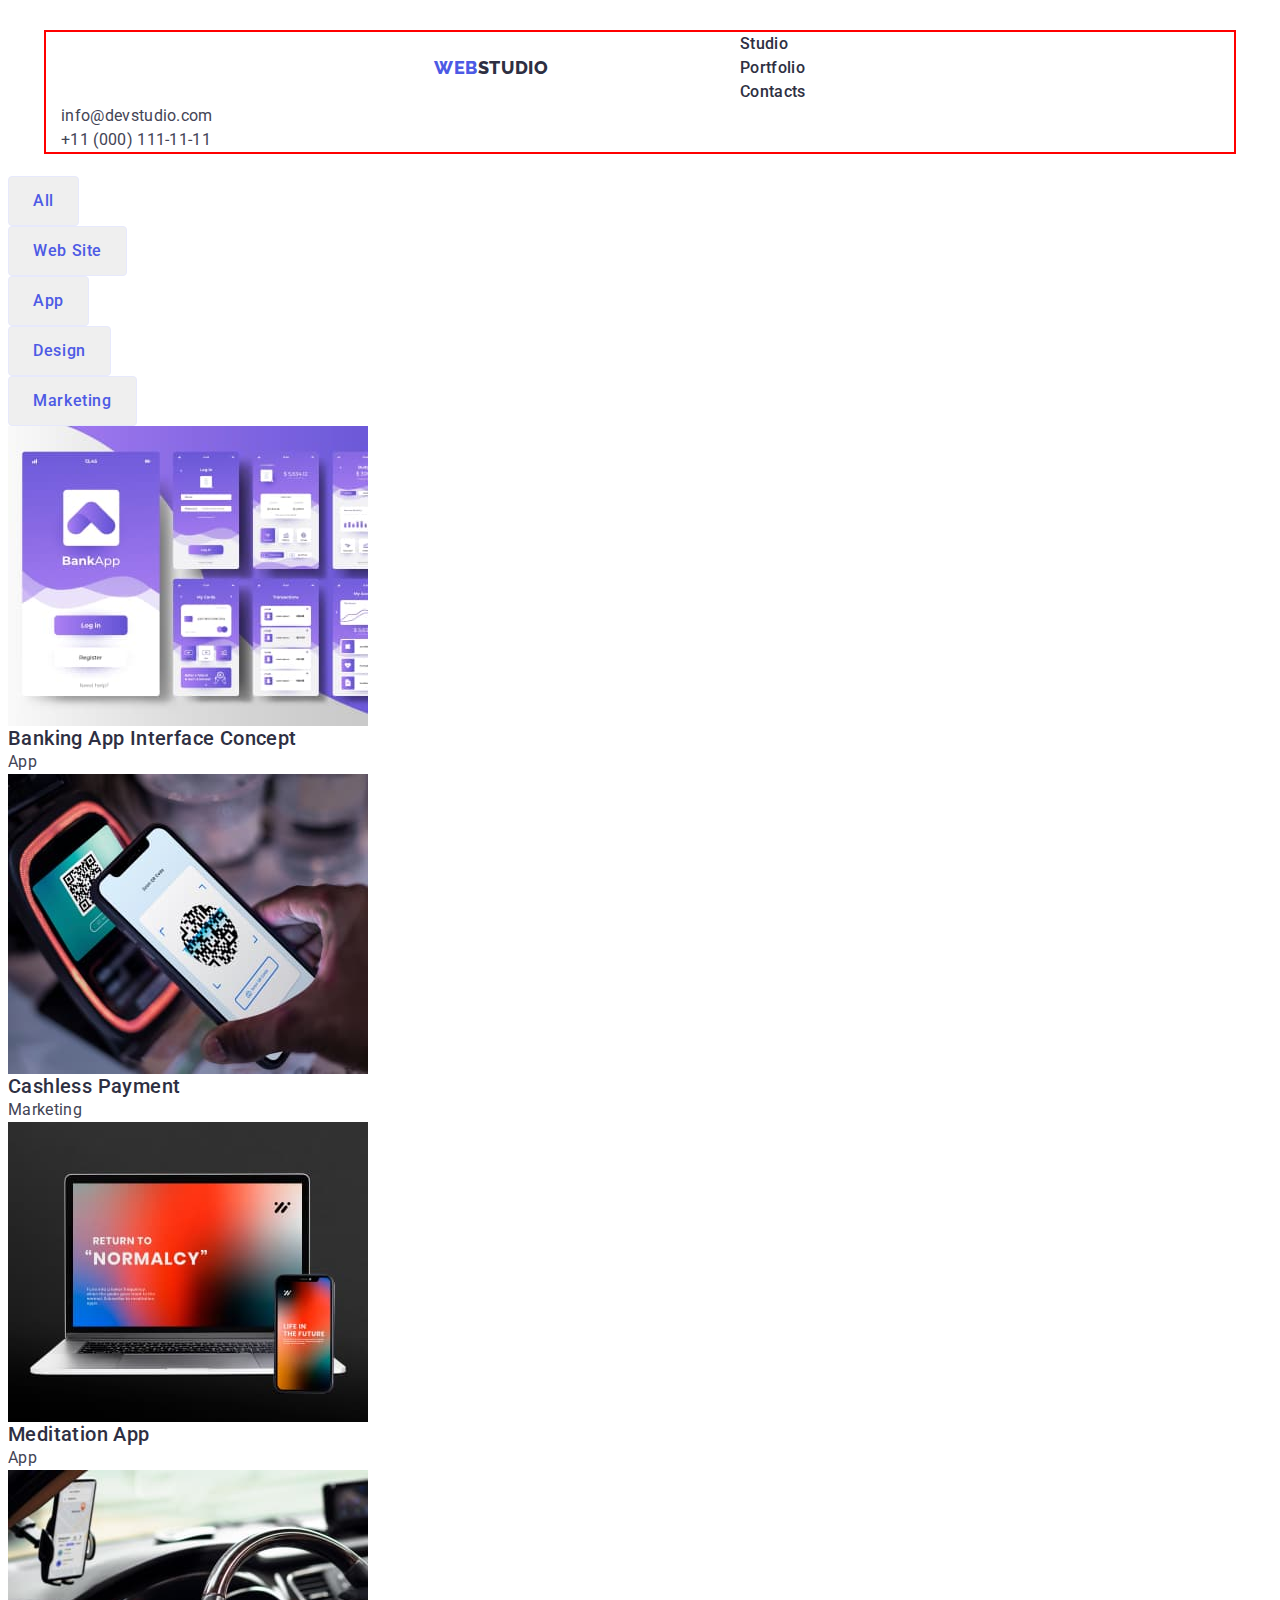
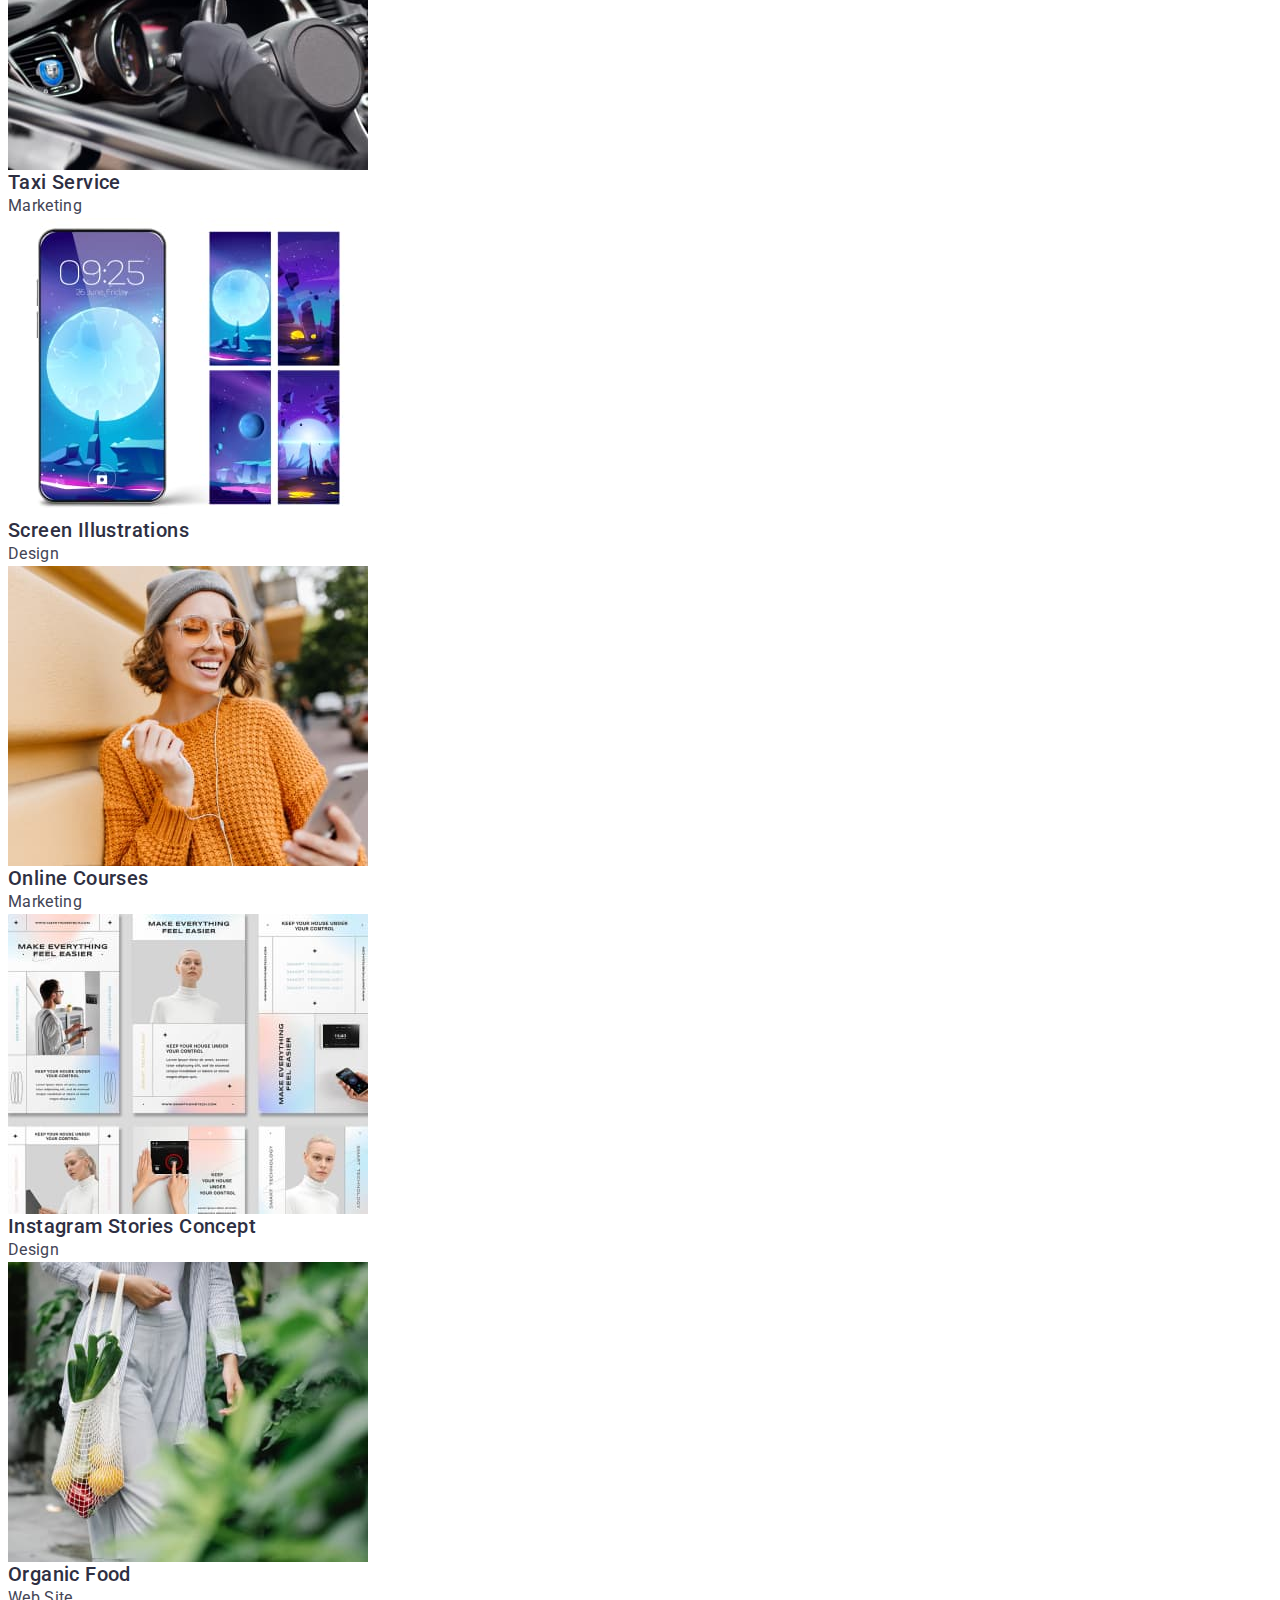
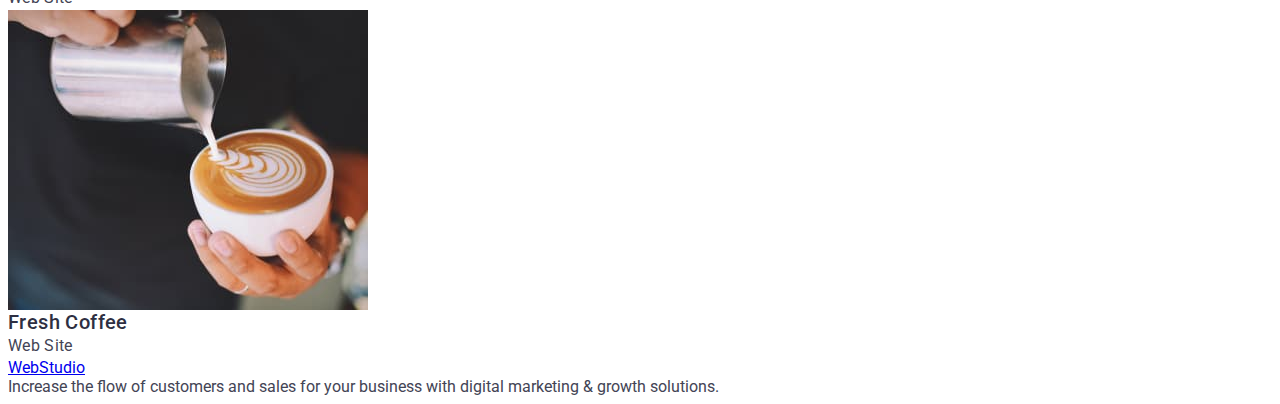
==== portfolio.html @ 51489010 "р" ====
<!DOCTYPE html>
<html lang="en">
  <head>
    <meta charset="UTF-8" />
    <meta http-equiv="X-UA-Compatible" content="IE=edge" />
    <meta name="viewport" content="width=device-width, initial-scale=1.0" />
    <link rel="preconnect" href="https://fonts.googleapis.com" />
    <link rel="preconnect" href="https://fonts.gstatic.com" crossorigin />
    <link
      href="https://fonts.googleapis.com/css2?family=Raleway:wght@800&family=Roboto:wght@400;500;700&display=swap"
      rel="stylesheet"
    />
    <link
      rel="stylesheet"
      href="node_modules/modern-normalize/modern-normalize.css"
    />
    <link rel="stylesheet" href="./css/styles.css" />
    <title>Document</title>
  </head>
  <body>
    <header class="header">
      <div class="container">
        <nav class="header-nav">
          <a class="logo link" href="./index.html"
            >Web <span class="studio-span link">Studio</span>
          </a>
          <ul class="header-list-nav list hov">
            <li class="header-list-item link">
              <a class="links-nav link" href="./index.html"> Studio </a>
            </li>
            <li class="header-list-item link">
              <a class="links-nav link" href="./portfolio.html">Portfolio</a>
            </li>
            <li class="header-list-item link">
              <a class="links-nav link" href="">Contacts</a>
            </li>
          </ul>
        </nav>

        <address class="adress">
          <ul class="list-adress list">
            <li class="adress-item">
              <a class="adress-link link" href="mailto:info@devstudio.com"
                >info@devstudio.com</a
              >
            </li>
            <li class="adress-item">
              <a class="adress-link link" href="tel:+110001111111"
                >+11 (000) 111-11-11</a
              >
            </li>
          </ul>
        </address>
      </div>
    </header>
    <main>
      <!-- buttons -->
      <section>
        <h1 hidden>empty title</h1>
        <ul class="list">
          <li><button class="btn" type="button">All</button></li>
          <li><button class="btn" type="button">Web Site</button></li>
          <li><button class="btn" type="button">App</button></li>
          <li><button class="btn" type="button">Design</button></li>
          <li><button class="btn" type="button">Marketing</button></li>
        </ul>

        <!-- section 1 -->
        <ul class="images list">
          <li class="images-list">
            <a class="link">
              <img
                class="images-img link"
                src="./images/img2-1.jpg"
                alt="Banking App Interface"
              />
              <h2 class="images-title">Banking App Interface Concept</h2>
              <p class="images-text">App</p>
            </a>
          </li>
          <li class="images-list">
            <a class="link">
              <img
                class="images-img"
                src="./images/img2-2.jpg"
                alt="Cashless Payment"
              />
              <h2 class="images-title">Cashless Payment</h2>
              <p class="images-text">Marketing</p>
            </a>
          </li>
          <li class="images-list">
            <a class="link">
              <img
                class="images-img"
                src="./images/img2-3.jpg"
                alt="App For Meditation"
              />
              <h2 class="images-title">Meditation App</h2>
              <p class="images-text">App</p>
            </a>
          </li>

          <li class="images-list">
            <a class="link">
              <img
                class="images-img"
                src="./images/img2-4.jpg"
                alt="Taxi Service"
              />
              <h2 class="images-title">Taxi Service</h2>
              <p class="images-text">Marketing</p>
            </a>
          </li>
          <li class="images-list">
            <a class="link">
              <img
                class="images-img"
                src="./images/img2-5.jpg"
                alt="Screen Illustrations"
              />
              <h2 class="images-title">Screen Illustrations</h2>
              <p class="images-text">Design</p>
            </a>
          </li>
          <li class="images-list">
            <a class="link">
              <img
                class="images-img"
                src="./images/img2-6.jpg"
                alt="Online Courses"
              />
              <h2 class="images-title">Online Courses</h2>
              <p class="images-text">Marketing</p>
            </a>
          </li>
          <li class="images-list">
            <a class="link">
              <img
                class="images-img"
                src="./images/img2-7.jpg"
                alt="Instagram Stories Concept"
              />
              <h2 class="images-title">Instagram Stories Concept</h2>
              <p class="images-text">Design</p>
            </a>
          </li>
          <li class="images-list">
            <a class="link">
              <img
                class="images-img"
                src="./images/img2-8.jpg"
                alt="Organic Food"
              />
              <h2 class="images-title">Organic Food</h2>
              <p class="images-text">Web Site</p>
            </a>
          </li>
          <li class="images-list">
            <a class="link">
              <img
                class="images-img"
                src="./images/img2-9.jpg"
                alt="Fresh Coffee"
              />
              <h2 class="images-title">Fresh Coffee</h2>
              <p class="images-text">Web Site</p>
            </a>
          </li>
        </ul>
      </section>
    </main>
    <footer>
      <a href="./index.html">WebStudio</a>
      <p>
        Increase the flow of customers and sales for your business with digital
        marketing & growth solutions.
      </p>
    </footer>
  </body>
</html>
---- css/styles.css ----
body{
    font-family: "Roboto", sans-serif;
    color: #434455;

}
:root { --add-color:#4d5ae5}
:root {--main-color:#2e2f42}
:root{--link-color:#434455}
:root{--background-color:#2e2f42}
p,
h1,
h2,
h3,
h4,
h5,
h6{margin: 0;}

ul{
   padding-left: 0;
   margin: 0;
}
button
{cursor: pointer;}

address
{font-style: normal;}

img{display: block;}
/* main */

.logo{
    font-family: 'Raleway', sans-serif;
        font-style: normal;
        font-weight: 800;
        font-size: 18px;
        line-height: 1.17;
        display: flex;
        align-items: center;
        letter-spacing: 0.03em;
        text-transform: uppercase;
        color: var(--add-color);
        padding-left: 0px;
        margin-right: 76px;
}
.studio-span
{color: var(--main-color);}


.list
{list-style: none}

.link
{ text-decoration: none}

.container {
   margin-left: auto;
   margin-left: auto; 
   width: 1158px;
   padding-left: 15px;
   padding-right: 15px;
   margin: 0 auto;
   outline: 2px solid red;}
.head-container
{display: flex;
text-align: center;}
.header 
{ padding-top: 24px;
   padding-bottom: 24px;
background-color:FFFFFF;}
.header-nav 
{ margin-right: auto;
   justify-content: center;
   background-color: #FFFFFF;
display: flex;
gap: 40px;}
.header-container
{display: flex;
align-items: center;
justify-content: space-between;}
.header-list-nav {
   margin-right: 40px;
}
.adress
{margin-left: auto;
   display: flex;
   color: var(--link-color);
gap: 40px;}

.hov:hover :focus
{color:#404bbf}



.links-nav {
font-weight: 500;
    font-size: 16px;
    line-height: 1.5;
     letter-spacing: 0.02em;
 color: #2E2F42;


}
.links-nav:first-child{margin-left: 76px;}


 .links-nav:hover{color:#404bbf}
 .links-nav:focus{color: #404bbf}



.adress-list{

}

.list-adress {}

.adress-item{
   font-weight: 400;
    font-size: 16px;
    line-height: 1.5;
     letter-spacing : 0.02em;
     color: #434455;
  }
   


     .adress-link:hover{color: #404bbf}
     .adress-link:focus{color: #404bbf}
         
     .adress-link
     {color: var(--link-color);
    
 
   }

     /* SECTION ONE */
         .solutions {background-color: var(--background-color);
         
         }
    
.container-solutions{
   background-color: #2E2F42;
   text-align: center;
}

         .solutions-title {font-weight: 700;
            font-size: 56px;
            line-height: 1.07;
padding-top: 188px;
padding-bottom: 292px;

            letter-spacing: 0.02em;color: #FFFFFF;
         margin-bottom: 48px; 
         
        
         }
    
         .solutions-btn {font-family: "Roboto", sans-serif;
            font-weight: 500;
            font-size: 16px;
            display: inline-block;
            border-radius: 4px;
            padding: 16px 32px;
            background: var(--add-color);
            box-shadow: 0px 4px 4px rgba(0, 0, 0, 0.15);
            line-height: 1.5;
             display: flex;
            align-items: center;
            letter-spacing: 0.04em;
            cursor: pointer;
             color: #FFFFFF;}

/* SECTION TWO */
.advantages{
   padding-top: 120px;
   padding-bottom: 120px;
}
.advantages-main-title {}
            
.hidden {}
            
.advantages-list {}
            
.list {}
            
.advantages-list-item {}
            
.advantages-title {font-weight: 500;
    font-size: 20px;
    line-height: 1.2;
     letter-spacing: 0.02em;
    color: #2E2F42;}
            
 .advantages-text {font-weight: 400;
    font-size: 16px;
    line-height: 1.5;
     letter-spacing: 0.02em;
    color: #434455;}

    /* SECTION THREE */
    .tasks-title{
        font-weight: 700;
            font-size: 36px;
            line-height: 1.11;
           text-align: center;
            letter-spacing: 0.02em;
            text-transform: capitalize;
         color: #2E2F42;
    }
        .tasks {
        
         padding-bottom: 120px;
        }
    
        .tasks-list {}
    
        .tasks-list-item {}
    
        .tasks-img {}

        /*  SECTION FOUR*/
   .team {padding-top: 120px;
   padding-bottom: 120px;
   }

   .team-main-title {font-weight: 700;
    font-size: 36px;
    line-height: 1.11;
    text-align: center;
    letter-spacing: 0.02em;
    text-transform: capitalize;
color: #2E2F42;}

   .team-list {}

   .team-list-item {}

   .team-img {}

   .team-item {font-weight: 500;
    font-size: 20px;
    line-height: 1.2;
   
    text-align: center;
    letter-spacing: 0.02em;
 color: #2E2F42;}

   .team-text {font-weight: 400;
    font-size: 16px;
    line-height: 1.5;
    text-align: center;
    letter-spacing: 0.02em;
 color: #434455;}
 /* FOOTER */
 .footer {background-color: var(--background-color);
padding-top: 100px;
padding-bottom: 100px;


}

 .fotter-link {}

 .fotter-text {font-weight: 400;
    font-size: 16px;
    line-height: 1.5;
   
    letter-spacing: 0.02em;
  color: #F4F4FD;}
  .sspan{color: #f4f4fd}



  /* portfolio */
  /* SECTION */
  .list {list-style: none}

  .btn {font-family: "Roboto", sans-serif;
    font-style: normal;
    font-weight: 500;
    font-size: 16px;
    line-height: 1.5;
   display: flex;
    align-items: center;
    text-align: center;
    letter-spacing: 0.04em;
    cursor: pointer;
 color:var(--add-color);
border: 1px solid #E7E9FC;
   border-radius: 4px;
   padding: 12px 24px;
}

 /* section img */
 .images {}

 .images-list {}

 .images-img {}

 .images-title {font-weight: 500;
    font-size: 20px;
    line-height: 1.2;
    letter-spacing: 0.02em;
 color: #2E2F42;}

 .images-text {font-weight: 400;
    font-size: 16px;
    line-height: 1.5;
    letter-spacing: 0.02em;
 color: #434455;}
 .link{text-decoration: none}
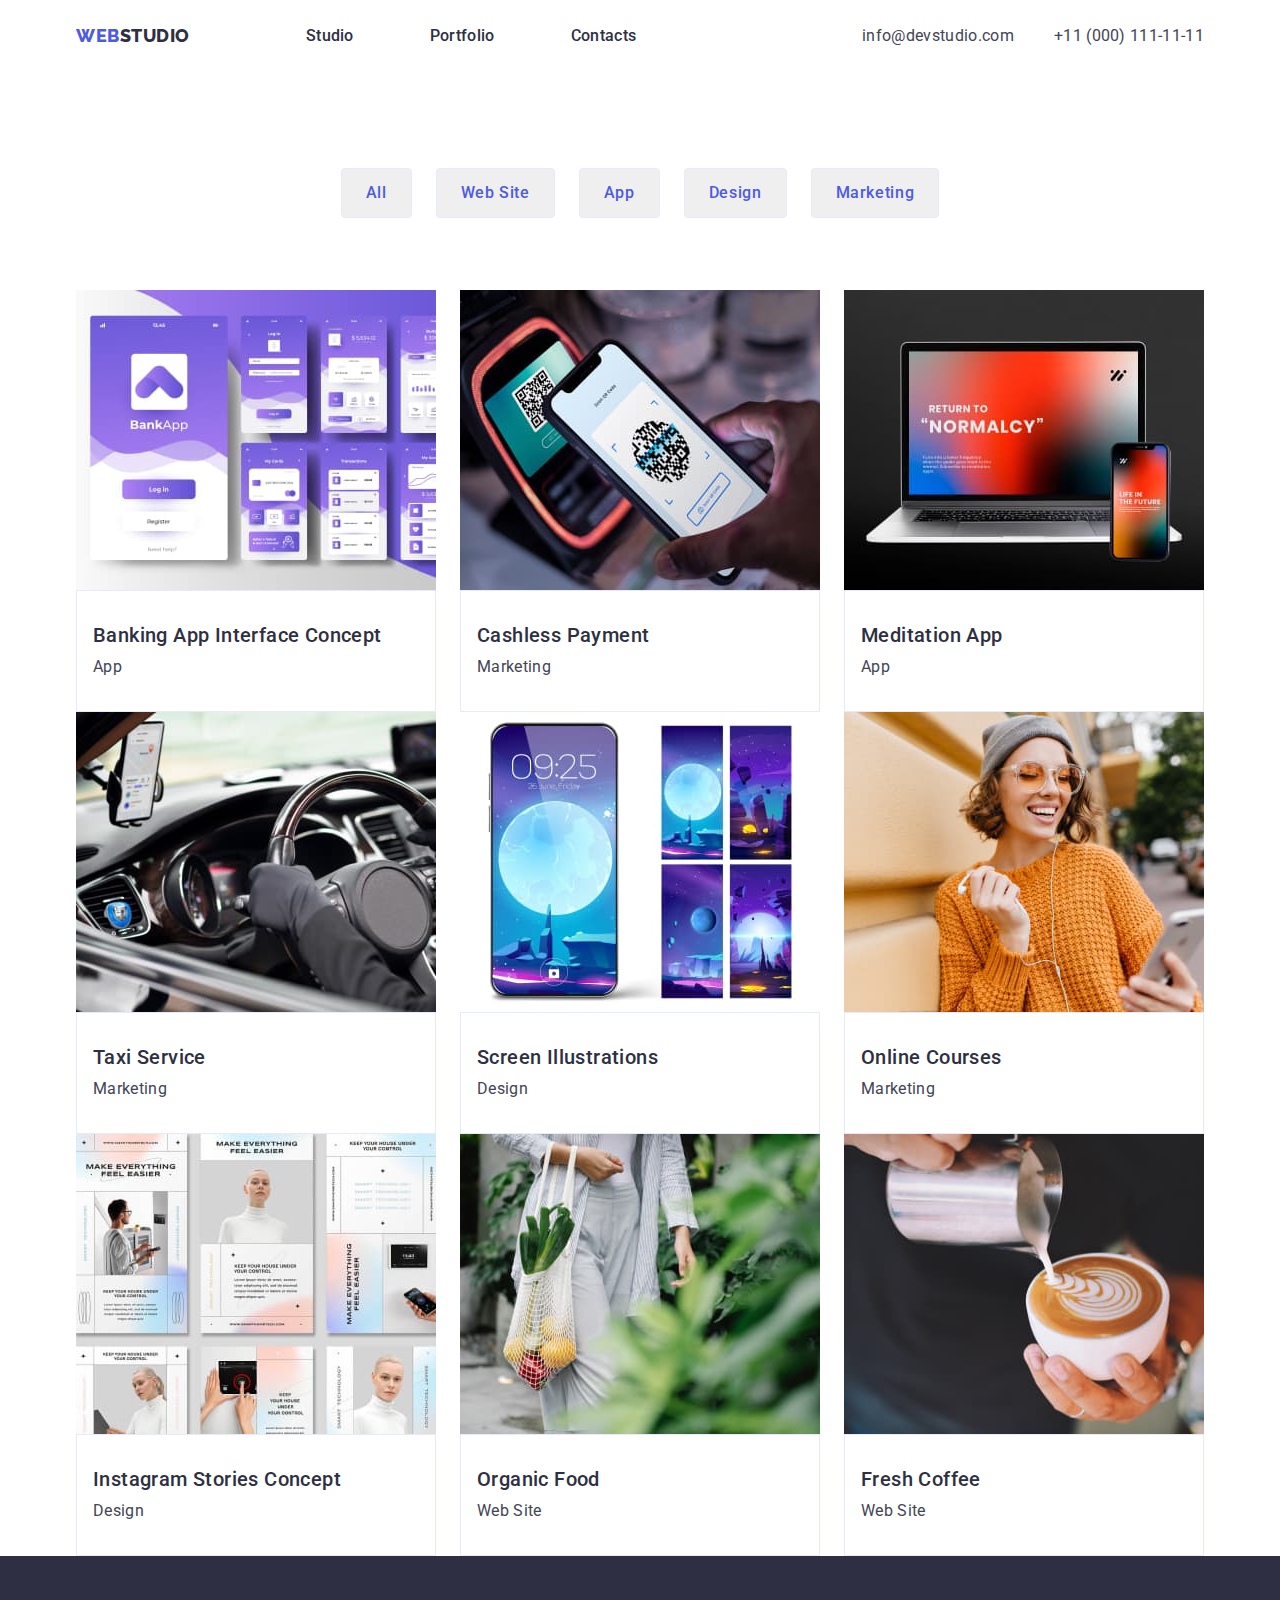
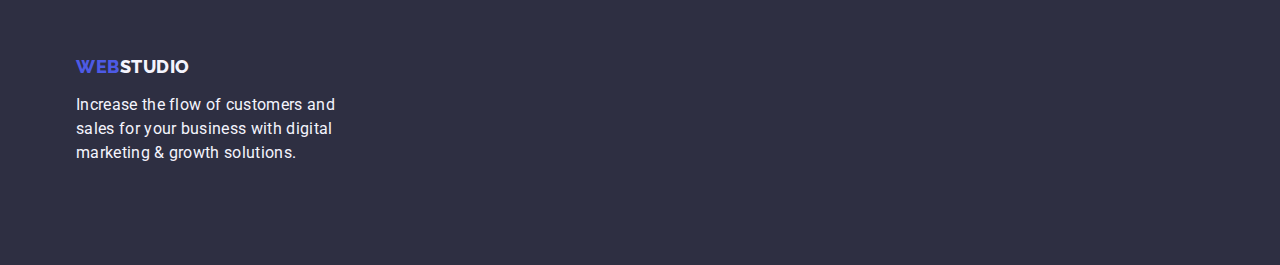
==== commit 95361767: "portfolio" ====
--- a/portfolio.html
+++ b/portfolio.html
@@ -10,16 +10,16 @@
       href="https://fonts.googleapis.com/css2?family=Raleway:wght@800&family=Roboto:wght@400;500;700&display=swap"
       rel="stylesheet"
     />
-    <link
-      rel="stylesheet"
-      href="node_modules/modern-normalize/modern-normalize.css"
-    />
+    
+
+    <!--  -->
+     <link rel="stylesheet" href="https://cdnjs.cloudflare.com/ajax/libs/modern-normalize/1.1.0/modern-normalize.css">
     <link rel="stylesheet" href="./css/styles.css" />
     <title>Document</title>
   </head>
   <body>
-    <header class="header">
-      <div class="container">
+    <header class="header head-container">
+      <div class="container header-container">
         <nav class="header-nav">
           <a class="logo link" href="./index.html"
             >Web <span class="studio-span link">Studio</span>
@@ -55,127 +55,164 @@
     </header>
     <main>
       <!-- buttons -->
-      <section>
-        <h1 hidden>empty title</h1>
-        <ul class="list">
-          <li><button class="btn" type="button">All</button></li>
-          <li><button class="btn" type="button">Web Site</button></li>
-          <li><button class="btn" type="button">App</button></li>
-          <li><button class="btn" type="button">Design</button></li>
-          <li><button class="btn" type="button">Marketing</button></li>
-        </ul>
+     
+        <div class="container buttons-cont">
+          <h1 hidden>empty title</h1>
+          <ul class="list btns-list-cont">
+            <li><button class="btn" type="button">All</button></li>
+            <li><button class="btn" type="button">Web Site</button></li>
+            <li><button class="btn" type="button">App</button></li>
+            <li><button class="btn" type="button">Design</button></li>
+            <li><button class="btn" type="button">Marketing</button></li>
+          </ul>
+        </div>
 
         <!-- section 1 -->
-        <ul class="images list">
-          <li class="images-list">
-            <a class="link">
-              <img
-                class="images-img link"
-                src="./images/img2-1.jpg"
-                alt="Banking App Interface"
-              />
-              <h2 class="images-title">Banking App Interface Concept</h2>
-              <p class="images-text">App</p>
-            </a>
-          </li>
-          <li class="images-list">
-            <a class="link">
-              <img
-                class="images-img"
-                src="./images/img2-2.jpg"
-                alt="Cashless Payment"
-              />
-              <h2 class="images-title">Cashless Payment</h2>
-              <p class="images-text">Marketing</p>
-            </a>
-          </li>
-          <li class="images-list">
-            <a class="link">
-              <img
-                class="images-img"
-                src="./images/img2-3.jpg"
-                alt="App For Meditation"
-              />
-              <h2 class="images-title">Meditation App</h2>
-              <p class="images-text">App</p>
-            </a>
-          </li>
-
-          <li class="images-list">
-            <a class="link">
-              <img
-                class="images-img"
-                src="./images/img2-4.jpg"
-                alt="Taxi Service"
-              />
-              <h2 class="images-title">Taxi Service</h2>
-              <p class="images-text">Marketing</p>
-            </a>
-          </li>
-          <li class="images-list">
-            <a class="link">
-              <img
-                class="images-img"
-                src="./images/img2-5.jpg"
-                alt="Screen Illustrations"
-              />
-              <h2 class="images-title">Screen Illustrations</h2>
-              <p class="images-text">Design</p>
-            </a>
-          </li>
-          <li class="images-list">
-            <a class="link">
-              <img
-                class="images-img"
-                src="./images/img2-6.jpg"
-                alt="Online Courses"
-              />
-              <h2 class="images-title">Online Courses</h2>
-              <p class="images-text">Marketing</p>
-            </a>
-          </li>
-          <li class="images-list">
-            <a class="link">
-              <img
-                class="images-img"
-                src="./images/img2-7.jpg"
-                alt="Instagram Stories Concept"
-              />
-              <h2 class="images-title">Instagram Stories Concept</h2>
-              <p class="images-text">Design</p>
-            </a>
-          </li>
-          <li class="images-list">
-            <a class="link">
-              <img
-                class="images-img"
-                src="./images/img2-8.jpg"
-                alt="Organic Food"
-              />
-              <h2 class="images-title">Organic Food</h2>
-              <p class="images-text">Web Site</p>
-            </a>
-          </li>
-          <li class="images-list">
-            <a class="link">
-              <img
-                class="images-img"
-                src="./images/img2-9.jpg"
-                alt="Fresh Coffee"
-              />
-              <h2 class="images-title">Fresh Coffee</h2>
-              <p class="images-text">Web Site</p>
-            </a>
-          </li>
-        </ul>
-      </section>
+        <section class="images">
+        <div class="container pics-container">
+          <ul class="images list">
+            <li class="images-list">
+              <a class="link">
+                <img
+                  class="images-img link"
+                  src="./images/img2-1.jpg"
+                  alt="Banking App Interface"
+                />
+                <div class="portf-text-img">
+                <h2 class="images-title">Banking App Interface Concept</h2>
+                <p class="images-text">App</p></div>
+              </a>
+            </li>
+            <li class="images-list">
+              <a class="link">
+                <img
+                  class="images-img"
+                  src="./images/img2-2.jpg"
+                  alt="Cashless Payment"
+                />
+                <div class="portf-text-img">
+                <h2 class="images-title">Cashless Payment</h2>
+                <p class="images-text">Marketing</p></div>
+              </a>
+            </li>
+            <li class="images-list">
+              <a class="link">
+                <img
+                  class="images-img"
+                  src="./images/img2-3.jpg"
+                  alt="App For Meditation"
+                />
+                 <div class="portf-text-img">
+                <h2 class="images-title">Meditation App</h2>
+                <p class="images-text">App</p></div>
+              </a>
+            </li>
+          </ul>
+            </section>
+<!--         fjhssuhchdoishdvoh -->
+
+
+         <section class="images">
+          <div class="container pics-container">
+            <ul class="images list">
+            <li class="images-list">
+              <a class="link">
+                <img
+                  class="images-img"
+                  src="./images/img2-4.jpg"
+                  alt="Taxi Service"
+                />
+                <div class="portf-text-img">
+                <h2 class="images-title">Taxi Service</h2>
+                <p class="images-text">Marketing</p></div>
+              </a>
+            </li>
+            <li class="images-list">
+              <a class="link">
+                <img
+                  class="images-img"
+                  src="./images/img2-5.jpg"
+                  alt="Screen Illustrations"
+                />
+                <div class="portf-text-img">
+                <h2 class="images-title">Screen Illustrations</h2>
+                <p class="images-text">Design</p></div>
+              </a>
+            </li>
+            <li class="images-list">
+              <a class="link">
+                <img
+                  class="images-img"
+                  src="./images/img2-6.jpg"
+                  alt="Online Courses"
+                />
+                 <div class="portf-text-img">
+                <h2 class="images-title">Online Courses</h2>
+                <p class="images-text">Marketing</p></div>
+              </a>
+            </li>
+            </ul>
+            </div>
+            </section>
+
+
+            <!-- dojgoisjfipjdf -->
+            <section class="images">
+               <div class="container pics-container">
+             <ul class="images list">
+            <li class="images-list">
+              <a class="link">
+                <img
+                  class="images-img"
+                  src="./images/img2-7.jpg"
+                  alt="Instagram Stories Concept"
+                />
+                 <div class="portf-text-img">
+                <h2 class="images-title">Instagram Stories Concept</h2>
+                <p class="images-text">Design</p></div>
+              </a>
+            </li>
+            <li class="images-list">
+              <a class="link">
+                <img
+                  class="images-img"
+                  src="./images/img2-8.jpg"
+                  alt="Organic Food"
+                />
+                <div class="portf-text-img">
+                <h2 class="images-title">Organic Food</h2>
+                <p class="images-text">Web Site</p></div>
+              </a>
+            </li>
+            <li class="images-list">
+              <a class="link">
+                <img
+                  class="images-img"
+                  src="./images/img2-9.jpg"
+                  alt="Fresh Coffee"
+                />
+                 <div class="portf-text-img">
+                <h2 class="images-title">Fresh Coffee</h2>
+                <p class="images-text">Web Site</p></div>
+              </a>
+            </li>
+            </ul>
+            </div>
+            </section>
+          
+        
+     
     </main>
-    <footer>
-      <a href="./index.html">WebStudio</a>
-      <p>
-        Increase the flow of customers and sales for your business with digital
-        marketing & growth solutions.
-      </p>
+    <footer class="footer">
+      <div class="container footer-container">
+        <a class="logo link" href="./index.html"
+          >Web <span class="studio-span link sspan">Studio</span>
+        </a>
+        <p class="fotter-text">
+          Increase the flow of customers and sales for your business with
+          digital marketing & growth solutions.
+        </p>
+      </div>
     </footer>
   </body>
 </html>
--- a/css/styles.css
+++ b/css/styles.css
@@ -40,7 +40,7 @@
         text-transform: uppercase;
         color: var(--add-color);
         padding-left: 0px;
-        margin-right: 76px;
+       
 }
 .studio-span
 {color: var(--main-color);}
@@ -54,12 +54,12 @@
 
 .container {
    margin-left: auto;
-   margin-left: auto; 
+   margin-right: auto; 
    width: 1158px;
    padding-left: 15px;
    padding-right: 15px;
-   margin: 0 auto;
-   outline: 2px solid red;}
+   
+}
 .head-container
 {display: flex;
 text-align: center;}
@@ -74,50 +74,54 @@
 display: flex;
 gap: 40px;}
 .header-container
-{display: flex;
-align-items: center;
-justify-content: space-between;}
+{display: flex;}
 .header-list-nav {
-   margin-right: 40px;
+ display: flex;
 }
 .adress
-{margin-left: auto;
+{
+  
+   color: var(--link-color);
+}
+
+.hov:hover :focus
+{color:#404bbf}
+
+
+
+.links-nav {
+font-weight: 500;
+    font-size: 16px;
+    line-height: 1.5;
+     letter-spacing: 0.02em;
+ color: #2E2F42;
+
+
+}
+.links-nav:first-child{margin-left: 76px;}
+
+
+ .links-nav:hover{color:#404bbf}
+ .links-nav:focus{color: #404bbf}
+
+
+
+.adress-list{
+
+}
+
+.list-adress {
+   margin-left: auto;
    display: flex;
    color: var(--link-color);
-gap: 40px;}
-
-.hov:hover :focus
-{color:#404bbf}
-
-
-
-.links-nav {
-font-weight: 500;
-    font-size: 16px;
-    line-height: 1.5;
-     letter-spacing: 0.02em;
- color: #2E2F42;
-
-
-}
-.links-nav:first-child{margin-left: 76px;}
-
-
- .links-nav:hover{color:#404bbf}
- .links-nav:focus{color: #404bbf}
-
-
-
-.adress-list{
-
-}
-
-.list-adress {}
+   gap: 40px;
+
+}
 
 .adress-item{
    font-weight: 400;
-    font-size: 16px;
-    line-height: 1.5;
+   font-size: 16px;
+   line-height: 1.5;
      letter-spacing : 0.02em;
      color: #434455;
   }
@@ -141,45 +145,62 @@
 .container-solutions{
    background-color: #2E2F42;
    text-align: center;
-}
-
-         .solutions-title {font-weight: 700;
-            font-size: 56px;
-            line-height: 1.07;
-padding-top: 188px;
-padding-bottom: 292px;
-
-            letter-spacing: 0.02em;color: #FFFFFF;
-         margin-bottom: 48px; 
-         
-        
-         }
-    
-         .solutions-btn {font-family: "Roboto", sans-serif;
-            font-weight: 500;
-            font-size: 16px;
-            display: inline-block;
-            border-radius: 4px;
-            padding: 16px 32px;
-            background: var(--add-color);
-            box-shadow: 0px 4px 4px rgba(0, 0, 0, 0.15);
-            line-height: 1.5;
-             display: flex;
-            align-items: center;
-            letter-spacing: 0.04em;
-            cursor: pointer;
-             color: #FFFFFF;}
+   padding-top: 188px;
+   padding-bottom: 188px;
+}
+
+.solutions-title {
+font-weight: 700;
+font-size: 56px;
+line-height: 1.07;
+
+width: 496px;
+letter-spacing: 0.02em;
+color: #FFFFFF;
+text-align: center;
+ 
+margin-left: auto;
+margin-right: auto;
+ }
+    
+ .solutions-btn {font-family: "Roboto", sans-serif;
+font-weight: 500;
+font-size: 16px;
+display: inline-block;
+border-radius: 4px;
+padding: 16px 32px;
+background: var(--add-color);
+box-shadow: 0px 4px 4px rgba(0, 0, 0, 0.15);
+line-height: 1.5;
+display: flex;
+align-items: center;
+letter-spacing: 0.04em;
+cursor: pointer;
+color: #FFFFFF;
+margin-top: 48px;
+margin-left: auto;
+margin-right: auto;
+
+
+}
 
 /* SECTION TWO */
 .advantages{
    padding-top: 120px;
    padding-bottom: 120px;
 }
+.advantages-container{
+display: flex;
+gap: 24px;
+}
+
+
 .advantages-main-title {}
             
 .hidden {}
             
-.advantages-list {}
+.advantages-list {
+}
             
 .list {}
             
@@ -189,7 +210,8 @@
     font-size: 20px;
     line-height: 1.2;
      letter-spacing: 0.02em;
-    color: #2E2F42;}
+    color: #2E2F42;
+   margin-bottom: 8px;}
             
  .advantages-text {font-weight: 400;
     font-size: 16px;
@@ -198,6 +220,9 @@
     color: #434455;}
 
     /* SECTION THREE */
+    .tasks-container{
+
+    }
     .tasks-title{
         font-weight: 700;
             font-size: 36px;
@@ -206,21 +231,32 @@
             letter-spacing: 0.02em;
             text-transform: capitalize;
          color: #2E2F42;
+         margin-bottom: 72px;
     }
         .tasks {
         
          padding-bottom: 120px;
+        
         }
     
-        .tasks-list {}
+        .tasks-list {display: flex;
+      gap: 24px;
+      justify-content: space-between;
+        }
     
         .tasks-list-item {}
     
         .tasks-img {}
 
         /*  SECTION FOUR*/
-   .team {padding-top: 120px;
-   padding-bottom: 120px;
+
+        .team-container{padding-top: 120px;
+         padding-bottom: 120px;
+         
+         }
+   .team {
+   background-color: #F4F4FD;
+ 
    }
 
    .team-main-title {font-weight: 700;
@@ -229,9 +265,19 @@
     text-align: center;
     letter-spacing: 0.02em;
     text-transform: capitalize;
-color: #2E2F42;}
-
-   .team-list {}
+color: #2E2F42;
+margin-bottom: 72px;}
+
+.team-worker {
+   background: #FFFFFF;
+   box-shadow: 0px 1px 6px rgba(46, 47, 66, 0.08), 0px 1px 1px rgba(46, 47, 66, 0.16), 0px 2px 1px rgba(46, 47, 66, 0.08);
+   border-radius: 0px 0px 4px 4px;
+   padding-top: 32px;
+   padding-bottom: 32px;
+}
+
+   .team-list {display: flex;
+   gap: 24px;}
 
    .team-list-item {}
 
@@ -240,10 +286,13 @@
    .team-item {font-weight: 500;
     font-size: 20px;
     line-height: 1.2;
-   
+   margin-bottom: 8px;
     text-align: center;
     letter-spacing: 0.02em;
- color: #2E2F42;}
+ color: #2E2F42;
+
+}
+
 
    .team-text {font-weight: 400;
     font-size: 16px;
@@ -255,16 +304,18 @@
  .footer {background-color: var(--background-color);
 padding-top: 100px;
 padding-bottom: 100px;
-
-
-}
-
+}
+.footer-container{
+
+   display: block;
+}
  .fotter-link {}
 
  .fotter-text {font-weight: 400;
     font-size: 16px;
     line-height: 1.5;
-   
+   width: 264px;
+   margin-top: 16px;
     letter-spacing: 0.02em;
   color: #F4F4FD;}
   .sspan{color: #f4f4fd}
@@ -275,6 +326,9 @@
   /* SECTION */
   .list {list-style: none}
 
+  .buttons-cont{display: flex;
+   
+  }
   .btn {font-family: "Roboto", sans-serif;
     font-style: normal;
     font-weight: 500;
@@ -292,21 +346,54 @@
 }
 
  /* section img */
- .images {}
-
- .images-list {}
+
+ .pics-container{
+   display: flex;
+
+ }
+ .btns-list-cont{display: flex;
+padding-top: 96px;
+padding-bottom: 72px;
+justify-content: center;
+margin: 0 auto;
+gap: 24px;
+
+}
+ .images {display: flex;
+justify-content:space-between;
+gap: 24px;
+}
+
+ .images-list {display: flex;
+   justify-content: space-between;
+}
 
  .images-img {}
 
- .images-title {font-weight: 500;
+ .images-title {
+   padding-bottom: 8px;
+   padding-left: 16px;
+   
+   font-weight: 500;
     font-size: 20px;
     line-height: 1.2;
     letter-spacing: 0.02em;
  color: #2E2F42;}
 
+
+ .portf-text-img{
+padding-top: 32px;
+padding-bottom: 32px;
+background: #FFFFFF;
+ 
+   border: 1px solid #E7E9FC;
+ }
+
+
  .images-text {font-weight: 400;
     font-size: 16px;
     line-height: 1.5;
     letter-spacing: 0.02em;
+    padding-left: 16px;
  color: #434455;}
  .link{text-decoration: none}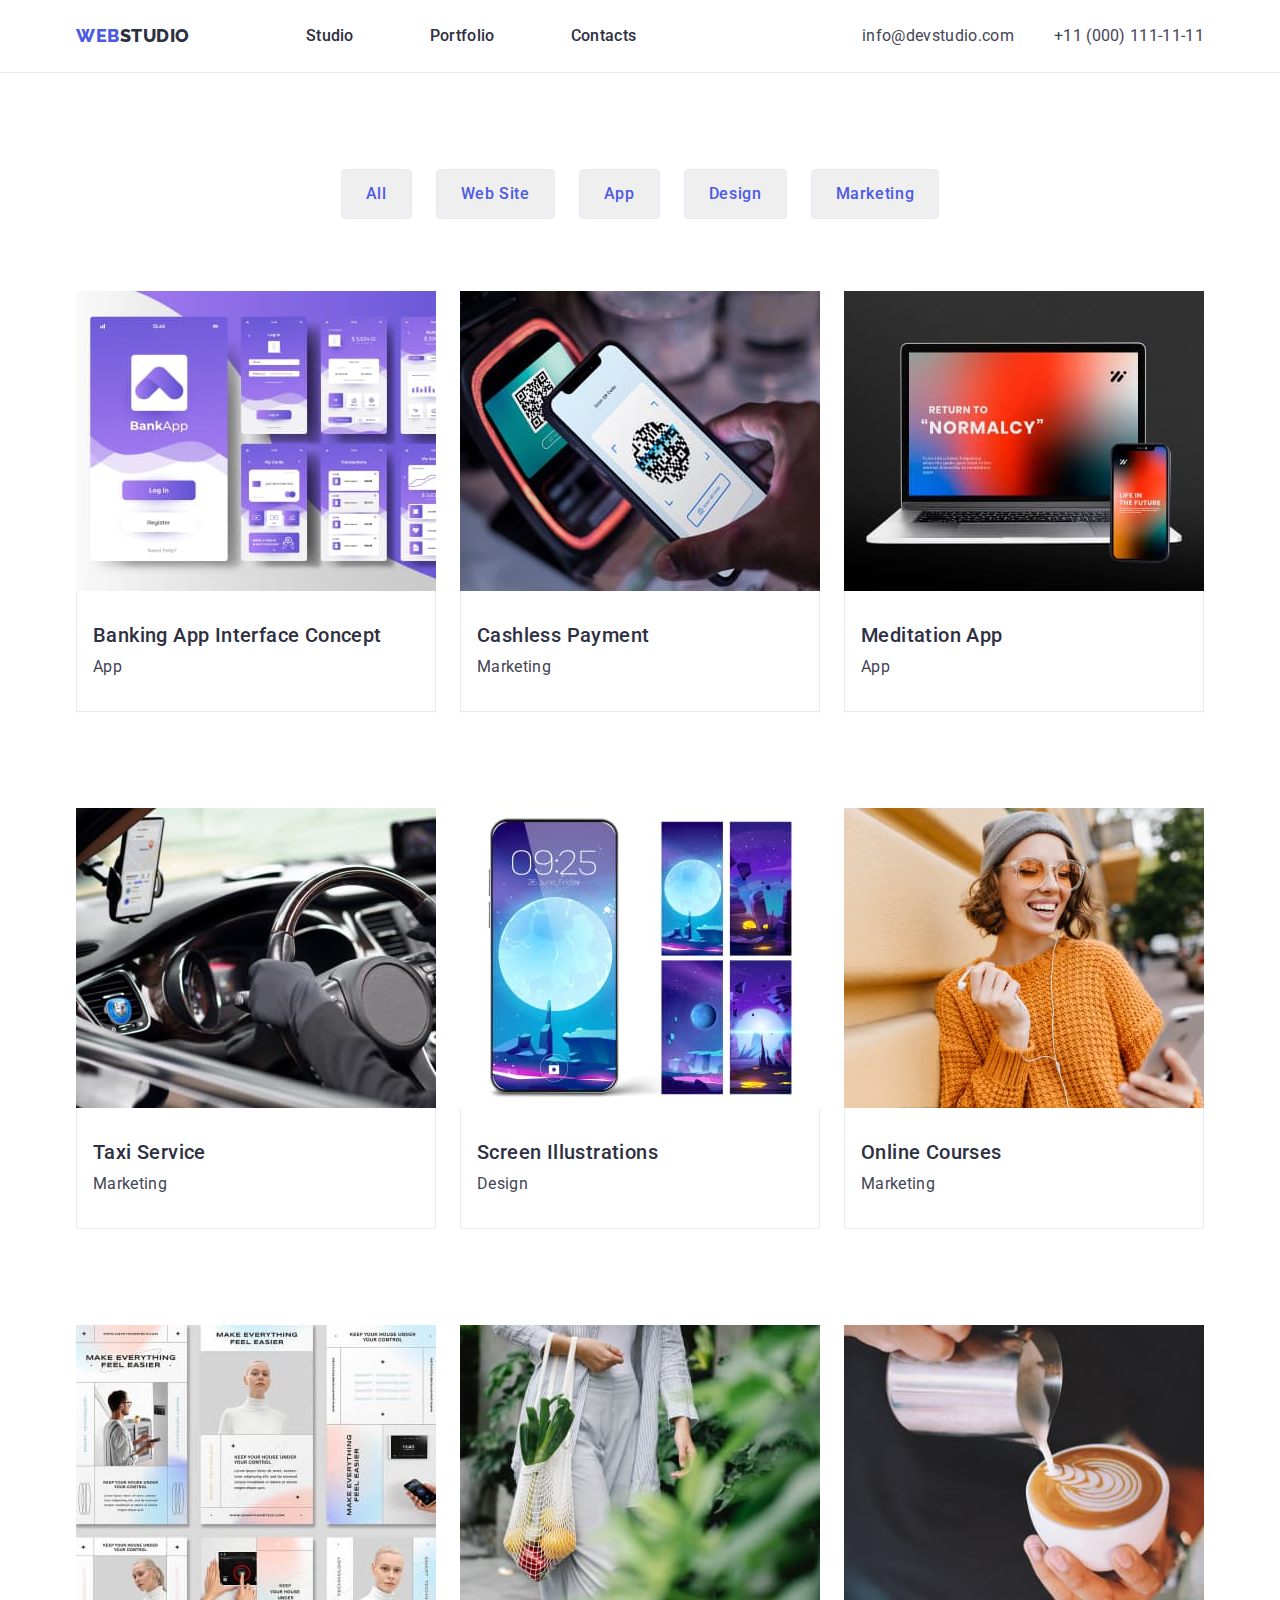
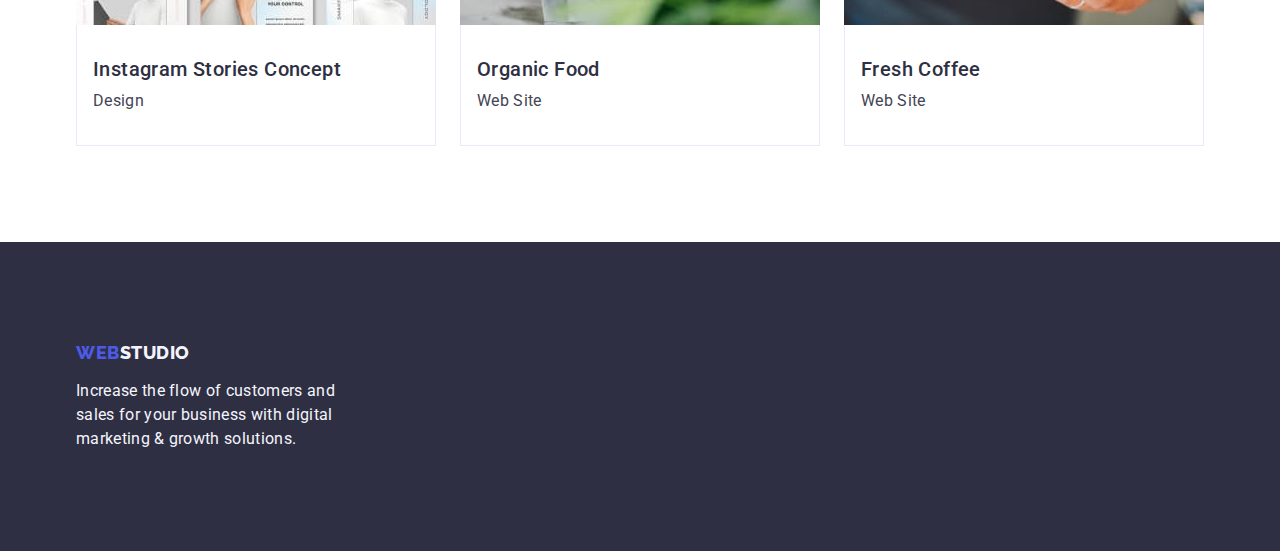
==== commit ce1a80b8: "ооо" ====
--- a/portfolio.html
+++ b/portfolio.html
@@ -10,10 +10,12 @@
       href="https://fonts.googleapis.com/css2?family=Raleway:wght@800&family=Roboto:wght@400;500;700&display=swap"
       rel="stylesheet"
     />
-    
 
     <!--  -->
-     <link rel="stylesheet" href="https://cdnjs.cloudflare.com/ajax/libs/modern-normalize/1.1.0/modern-normalize.css">
+    <link
+      rel="stylesheet"
+      href="https://cdnjs.cloudflare.com/ajax/libs/modern-normalize/1.1.0/modern-normalize.css"
+    />
     <link rel="stylesheet" href="./css/styles.css" />
     <title>Document</title>
   </head>
@@ -55,20 +57,20 @@
     </header>
     <main>
       <!-- buttons -->
-     
-        <div class="container buttons-cont">
-          <h1 hidden>empty title</h1>
-          <ul class="list btns-list-cont">
-            <li><button class="btn" type="button">All</button></li>
-            <li><button class="btn" type="button">Web Site</button></li>
-            <li><button class="btn" type="button">App</button></li>
-            <li><button class="btn" type="button">Design</button></li>
-            <li><button class="btn" type="button">Marketing</button></li>
-          </ul>
-        </div>
-
-        <!-- section 1 -->
-        <section class="images">
+
+      <div class="container buttons-cont">
+        <h1 hidden>empty title</h1>
+        <ul class="list btns-list-cont">
+          <li><button class="btn" type="button">All</button></li>
+          <li><button class="btn" type="button">Web Site</button></li>
+          <li><button class="btn" type="button">App</button></li>
+          <li><button class="btn" type="button">Design</button></li>
+          <li><button class="btn" type="button">Marketing</button></li>
+        </ul>
+      </div>
+
+      <!-- section 1 -->
+      <section class="images">
         <div class="container pics-container">
           <ul class="images list">
             <li class="images-list">
@@ -79,8 +81,9 @@
                   alt="Banking App Interface"
                 />
                 <div class="portf-text-img">
-                <h2 class="images-title">Banking App Interface Concept</h2>
-                <p class="images-text">App</p></div>
+                  <h2 class="images-title">Banking App Interface Concept</h2>
+                  <p class="images-text">App</p>
+                </div>
               </a>
             </li>
             <li class="images-list">
@@ -91,8 +94,9 @@
                   alt="Cashless Payment"
                 />
                 <div class="portf-text-img">
-                <h2 class="images-title">Cashless Payment</h2>
-                <p class="images-text">Marketing</p></div>
+                  <h2 class="images-title">Cashless Payment</h2>
+                  <p class="images-text">Marketing</p>
+                </div>
               </a>
             </li>
             <li class="images-list">
@@ -102,19 +106,20 @@
                   src="./images/img2-3.jpg"
                   alt="App For Meditation"
                 />
-                 <div class="portf-text-img">
-                <h2 class="images-title">Meditation App</h2>
-                <p class="images-text">App</p></div>
-              </a>
-            </li>
-          </ul>
-            </section>
-<!--         fjhssuhchdoishdvoh -->
-
-
-         <section class="images">
-          <div class="container pics-container">
-            <ul class="images list">
+                <div class="portf-text-img">
+                  <h2 class="images-title">Meditation App</h2>
+                  <p class="images-text">App</p>
+                </div>
+              </a>
+            </li>
+          </ul>
+        </div>
+      </section>
+      <!--         fjhssuhchdoishdvoh -->
+
+      <section class="images">
+        <div class="container pics-container">
+          <ul class="images list">
             <li class="images-list">
               <a class="link">
                 <img
@@ -123,8 +128,9 @@
                   alt="Taxi Service"
                 />
                 <div class="portf-text-img">
-                <h2 class="images-title">Taxi Service</h2>
-                <p class="images-text">Marketing</p></div>
+                  <h2 class="images-title">Taxi Service</h2>
+                  <p class="images-text">Marketing</p>
+                </div>
               </a>
             </li>
             <li class="images-list">
@@ -135,8 +141,9 @@
                   alt="Screen Illustrations"
                 />
                 <div class="portf-text-img">
-                <h2 class="images-title">Screen Illustrations</h2>
-                <p class="images-text">Design</p></div>
+                  <h2 class="images-title">Screen Illustrations</h2>
+                  <p class="images-text">Design</p>
+                </div>
               </a>
             </li>
             <li class="images-list">
@@ -146,20 +153,20 @@
                   src="./images/img2-6.jpg"
                   alt="Online Courses"
                 />
-                 <div class="portf-text-img">
-                <h2 class="images-title">Online Courses</h2>
-                <p class="images-text">Marketing</p></div>
-              </a>
-            </li>
-            </ul>
-            </div>
-            </section>
-
-
-            <!-- dojgoisjfipjdf -->
-            <section class="images">
-               <div class="container pics-container">
-             <ul class="images list">
+                <div class="portf-text-img">
+                  <h2 class="images-title">Online Courses</h2>
+                  <p class="images-text">Marketing</p>
+                </div>
+              </a>
+            </li>
+          </ul>
+        </div>
+      </section>
+
+      <!-- dojgoisjfipjdf -->
+      <section class="images">
+        <div class="container pics-container">
+          <ul class="images list">
             <li class="images-list">
               <a class="link">
                 <img
@@ -167,9 +174,10 @@
                   src="./images/img2-7.jpg"
                   alt="Instagram Stories Concept"
                 />
-                 <div class="portf-text-img">
-                <h2 class="images-title">Instagram Stories Concept</h2>
-                <p class="images-text">Design</p></div>
+                <div class="portf-text-img">
+                  <h2 class="images-title">Instagram Stories Concept</h2>
+                  <p class="images-text">Design</p>
+                </div>
               </a>
             </li>
             <li class="images-list">
@@ -180,8 +188,9 @@
                   alt="Organic Food"
                 />
                 <div class="portf-text-img">
-                <h2 class="images-title">Organic Food</h2>
-                <p class="images-text">Web Site</p></div>
+                  <h2 class="images-title">Organic Food</h2>
+                  <p class="images-text">Web Site</p>
+                </div>
               </a>
             </li>
             <li class="images-list">
@@ -191,17 +200,15 @@
                   src="./images/img2-9.jpg"
                   alt="Fresh Coffee"
                 />
-                 <div class="portf-text-img">
-                <h2 class="images-title">Fresh Coffee</h2>
-                <p class="images-text">Web Site</p></div>
-              </a>
-            </li>
-            </ul>
-            </div>
-            </section>
-          
-        
-     
+                <div class="portf-text-img">
+                  <h2 class="images-title">Fresh Coffee</h2>
+                  <p class="images-text">Web Site</p>
+                </div>
+              </a>
+            </li>
+          </ul>
+        </div>
+      </section>
     </main>
     <footer class="footer">
       <div class="container footer-container">
--- a/css/styles.css
+++ b/css/styles.css
@@ -1,399 +1,440 @@
-body{
-    font-family: "Roboto", sans-serif;
-    color: #434455;
-
-}
-:root { --add-color:#4d5ae5}
-:root {--main-color:#2e2f42}
-:root{--link-color:#434455}
-:root{--background-color:#2e2f42}
+body {
+  font-family: 'Roboto', sans-serif;
+  color: #434455;
+}
+:root {
+  --add-color: #4d5ae5;
+}
+:root {
+  --main-color: #2e2f42;
+}
+:root {
+  --link-color: #434455;
+}
+:root {
+  --background-color: #2e2f42;
+}
 p,
 h1,
 h2,
 h3,
 h4,
 h5,
-h6{margin: 0;}
-
-ul{
-   padding-left: 0;
-   margin: 0;
-}
-button
-{cursor: pointer;}
-
-address
-{font-style: normal;}
-
-img{display: block;}
+h6 {
+  margin: 0;
+}
+
+ul {
+  padding-left: 0;
+  margin: 0;
+}
+button {
+  cursor: pointer;
+}
+
+address {
+  font-style: normal;
+}
+
+img {
+  display: block;
+}
 /* main */
 
-.logo{
-    font-family: 'Raleway', sans-serif;
-        font-style: normal;
-        font-weight: 800;
-        font-size: 18px;
-        line-height: 1.17;
-        display: flex;
-        align-items: center;
-        letter-spacing: 0.03em;
-        text-transform: uppercase;
-        color: var(--add-color);
-        padding-left: 0px;
-       
-}
-.studio-span
-{color: var(--main-color);}
-
-
-.list
-{list-style: none}
-
-.link
-{ text-decoration: none}
+.logo {
+  font-family: 'Raleway', sans-serif;
+  font-style: normal;
+  font-weight: 800;
+  font-size: 18px;
+  line-height: 1.17;
+  display: flex;
+  align-items: center;
+  letter-spacing: 0.03em;
+  text-transform: uppercase;
+  color: var(--add-color);
+  padding-left: 0px;
+}
+.studio-span {
+  color: var(--main-color);
+}
+
+.list {
+  list-style: none;
+}
+
+.link {
+  text-decoration: none;
+}
 
 .container {
-   margin-left: auto;
-   margin-right: auto; 
-   width: 1158px;
-   padding-left: 15px;
-   padding-right: 15px;
-   
-}
-.head-container
-{display: flex;
-text-align: center;}
-.header 
-{ padding-top: 24px;
-   padding-bottom: 24px;
-background-color:FFFFFF;}
-.header-nav 
-{ margin-right: auto;
-   justify-content: center;
-   background-color: #FFFFFF;
-display: flex;
-gap: 40px;}
-.header-container
-{display: flex;}
+  margin-left: auto;
+  margin-right: auto;
+  width: 1158px;
+  padding-left: 15px;
+  padding-right: 15px;
+}
+.head-container {
+  display: flex;
+  text-align: center;
+  border-bottom: 1px solid #e7e9fc;
+}
+.header {
+  padding-top: 24px;
+  padding-bottom: 24px;
+  background-color: FFFFFF;
+}
+.header-nav {
+  margin-right: auto;
+  justify-content: center;
+  background-color: #ffffff;
+  display: flex;
+  gap: 40px;
+}
+.header-container {
+  display: flex;
+}
 .header-list-nav {
- display: flex;
-}
-.adress
-{
-  
-   color: var(--link-color);
-}
-
-.hov:hover :focus
-{color:#404bbf}
-
-
+  display: flex;
+}
+.adress {
+  color: var(--link-color);
+}
+
+.hov:hover :focus {
+  color: #404bbf;
+}
 
 .links-nav {
-font-weight: 500;
-    font-size: 16px;
-    line-height: 1.5;
-     letter-spacing: 0.02em;
- color: #2E2F42;
-
-
-}
-.links-nav:first-child{margin-left: 76px;}
-
-
- .links-nav:hover{color:#404bbf}
- .links-nav:focus{color: #404bbf}
-
-
-
-.adress-list{
-
+  font-weight: 500;
+  font-size: 16px;
+  line-height: 1.5;
+  letter-spacing: 0.02em;
+  color: #2e2f42;
+}
+.links-nav:first-child {
+  margin-left: 76px;
+}
+
+.links-nav:hover {
+  color: #404bbf;
+}
+.links-nav:focus {
+  color: #404bbf;
+}
+
+.adress-list {
 }
 
 .list-adress {
-   margin-left: auto;
-   display: flex;
-   color: var(--link-color);
-   gap: 40px;
-
-}
-
-.adress-item{
-   font-weight: 400;
-   font-size: 16px;
-   line-height: 1.5;
-     letter-spacing : 0.02em;
-     color: #434455;
-  }
-   
-
-
-     .adress-link:hover{color: #404bbf}
-     .adress-link:focus{color: #404bbf}
-         
-     .adress-link
-     {color: var(--link-color);
-    
- 
-   }
-
-     /* SECTION ONE */
-         .solutions {background-color: var(--background-color);
-         
-         }
-    
-.container-solutions{
-   background-color: #2E2F42;
-   text-align: center;
-   padding-top: 188px;
-   padding-bottom: 188px;
+  margin-left: auto;
+  display: flex;
+  color: var(--link-color);
+  gap: 40px;
+}
+
+.adress-item {
+  font-weight: 400;
+  font-size: 16px;
+  line-height: 1.5;
+  letter-spacing: 0.02em;
+  color: #434455;
+}
+
+.adress-link:hover {
+  color: #404bbf;
+}
+.adress-link:focus {
+  color: #404bbf;
+}
+
+.adress-link {
+  color: var(--link-color);
+}
+
+/* SECTION ONE */
+.solutions {
+  background-color: var(--background-color);
+}
+
+.container-solutions {
+  background-color: #2e2f42;
+  text-align: center;
+  padding-top: 188px;
+  padding-bottom: 188px;
 }
 
 .solutions-title {
-font-weight: 700;
-font-size: 56px;
-line-height: 1.07;
-
-width: 496px;
-letter-spacing: 0.02em;
-color: #FFFFFF;
-text-align: center;
- 
-margin-left: auto;
-margin-right: auto;
- }
-    
- .solutions-btn {font-family: "Roboto", sans-serif;
-font-weight: 500;
-font-size: 16px;
-display: inline-block;
-border-radius: 4px;
-padding: 16px 32px;
-background: var(--add-color);
-box-shadow: 0px 4px 4px rgba(0, 0, 0, 0.15);
-line-height: 1.5;
-display: flex;
-align-items: center;
-letter-spacing: 0.04em;
-cursor: pointer;
-color: #FFFFFF;
-margin-top: 48px;
-margin-left: auto;
-margin-right: auto;
-
-
+  font-weight: 700;
+  font-size: 56px;
+  line-height: 1.07;
+
+  width: 496px;
+  letter-spacing: 0.02em;
+  color: #ffffff;
+  text-align: center;
+
+  margin-left: auto;
+  margin-right: auto;
+}
+
+.solutions-btn {
+  font-family: 'Roboto', sans-serif;
+  font-weight: 500;
+  font-size: 16px;
+  display: inline-block;
+  border-radius: 4px;
+  padding: 16px 32px;
+  background: var(--add-color);
+  box-shadow: 0px 4px 4px rgba(0, 0, 0, 0.15);
+  line-height: 1.5;
+  display: flex;
+  align-items: center;
+  letter-spacing: 0.04em;
+  cursor: pointer;
+  color: #ffffff;
+  margin-top: 48px;
+  margin-left: auto;
+  margin-right: auto;
 }
 
 /* SECTION TWO */
-.advantages{
-   padding-top: 120px;
-   padding-bottom: 120px;
-}
-.advantages-container{
-display: flex;
-gap: 24px;
-}
-
-
-.advantages-main-title {}
-            
-.hidden {}
-            
+.advantages {
+  padding-top: 120px;
+  padding-bottom: 120px;
+}
+.advantages-container {
+  display: flex;
+  gap: 24px;
+}
+
+.advantages-main-title {
+}
+
+.hidden {
+}
+
 .advantages-list {
 }
-            
-.list {}
-            
-.advantages-list-item {}
-            
-.advantages-title {font-weight: 500;
-    font-size: 20px;
-    line-height: 1.2;
-     letter-spacing: 0.02em;
-    color: #2E2F42;
-   margin-bottom: 8px;}
-            
- .advantages-text {font-weight: 400;
-    font-size: 16px;
-    line-height: 1.5;
-     letter-spacing: 0.02em;
-    color: #434455;}
-
-    /* SECTION THREE */
-    .tasks-container{
-
-    }
-    .tasks-title{
-        font-weight: 700;
-            font-size: 36px;
-            line-height: 1.11;
-           text-align: center;
-            letter-spacing: 0.02em;
-            text-transform: capitalize;
-         color: #2E2F42;
-         margin-bottom: 72px;
-    }
-        .tasks {
-        
-         padding-bottom: 120px;
-        
-        }
-    
-        .tasks-list {display: flex;
-      gap: 24px;
-      justify-content: space-between;
-        }
-    
-        .tasks-list-item {}
-    
-        .tasks-img {}
-
-        /*  SECTION FOUR*/
-
-        .team-container{padding-top: 120px;
-         padding-bottom: 120px;
-         
-         }
-   .team {
-   background-color: #F4F4FD;
- 
-   }
-
-   .team-main-title {font-weight: 700;
-    font-size: 36px;
-    line-height: 1.11;
-    text-align: center;
-    letter-spacing: 0.02em;
-    text-transform: capitalize;
-color: #2E2F42;
-margin-bottom: 72px;}
+
+.list {
+}
+
+.advantages-list-item {
+}
+
+.advantages-title {
+  font-weight: 500;
+  font-size: 20px;
+  line-height: 1.2;
+  letter-spacing: 0.02em;
+  color: #2e2f42;
+  margin-bottom: 8px;
+}
+
+.advantages-text {
+  font-weight: 400;
+  font-size: 16px;
+  line-height: 1.5;
+  letter-spacing: 0.02em;
+  color: #434455;
+}
+
+/* SECTION THREE */
+.tasks-container {
+}
+.tasks-title {
+  font-weight: 700;
+  font-size: 36px;
+  line-height: 1.11;
+  text-align: center;
+  letter-spacing: 0.02em;
+  text-transform: capitalize;
+  color: #2e2f42;
+  margin-bottom: 72px;
+}
+.tasks {
+  padding-bottom: 120px;
+}
+
+.tasks-list {
+  display: flex;
+  gap: 24px;
+  justify-content: space-between;
+}
+
+.tasks-list-item {
+}
+
+.tasks-img {
+}
+
+/*  SECTION FOUR*/
+
+.team-container {
+  padding-top: 120px;
+  padding-bottom: 120px;
+}
+.team {
+  background-color: #f4f4fd;
+}
+
+.team-main-title {
+  font-weight: 700;
+  font-size: 36px;
+  line-height: 1.11;
+  text-align: center;
+  letter-spacing: 0.02em;
+  text-transform: capitalize;
+  color: #2e2f42;
+  margin-bottom: 72px;
+}
 
 .team-worker {
-   background: #FFFFFF;
-   box-shadow: 0px 1px 6px rgba(46, 47, 66, 0.08), 0px 1px 1px rgba(46, 47, 66, 0.16), 0px 2px 1px rgba(46, 47, 66, 0.08);
-   border-radius: 0px 0px 4px 4px;
-   padding-top: 32px;
-   padding-bottom: 32px;
-}
-
-   .team-list {display: flex;
-   gap: 24px;}
-
-   .team-list-item {}
-
-   .team-img {}
-
-   .team-item {font-weight: 500;
-    font-size: 20px;
-    line-height: 1.2;
-   margin-bottom: 8px;
-    text-align: center;
-    letter-spacing: 0.02em;
- color: #2E2F42;
-
-}
-
-
-   .team-text {font-weight: 400;
-    font-size: 16px;
-    line-height: 1.5;
-    text-align: center;
-    letter-spacing: 0.02em;
- color: #434455;}
- /* FOOTER */
- .footer {background-color: var(--background-color);
-padding-top: 100px;
-padding-bottom: 100px;
-}
-.footer-container{
-
-   display: block;
-}
- .fotter-link {}
-
- .fotter-text {font-weight: 400;
-    font-size: 16px;
-    line-height: 1.5;
-   width: 264px;
-   margin-top: 16px;
-    letter-spacing: 0.02em;
-  color: #F4F4FD;}
-  .sspan{color: #f4f4fd}
-
-
-
-  /* portfolio */
-  /* SECTION */
-  .list {list-style: none}
-
-  .buttons-cont{display: flex;
-   
-  }
-  .btn {font-family: "Roboto", sans-serif;
-    font-style: normal;
-    font-weight: 500;
-    font-size: 16px;
-    line-height: 1.5;
-   display: flex;
-    align-items: center;
-    text-align: center;
-    letter-spacing: 0.04em;
-    cursor: pointer;
- color:var(--add-color);
-border: 1px solid #E7E9FC;
-   border-radius: 4px;
-   padding: 12px 24px;
-}
-
- /* section img */
-
- .pics-container{
-   display: flex;
-
- }
- .btns-list-cont{display: flex;
-padding-top: 96px;
-padding-bottom: 72px;
-justify-content: center;
-margin: 0 auto;
-gap: 24px;
-
-}
- .images {display: flex;
-justify-content:space-between;
-gap: 24px;
-}
-
- .images-list {display: flex;
-   justify-content: space-between;
-}
-
- .images-img {}
-
- .images-title {
-   padding-bottom: 8px;
-   padding-left: 16px;
-   
-   font-weight: 500;
-    font-size: 20px;
-    line-height: 1.2;
-    letter-spacing: 0.02em;
- color: #2E2F42;}
-
-
- .portf-text-img{
-padding-top: 32px;
-padding-bottom: 32px;
-background: #FFFFFF;
- 
-   border: 1px solid #E7E9FC;
- }
-
-
- .images-text {font-weight: 400;
-    font-size: 16px;
-    line-height: 1.5;
-    letter-spacing: 0.02em;
-    padding-left: 16px;
- color: #434455;}
- .link{text-decoration: none}+  background: #ffffff;
+  box-shadow: 0px 1px 6px rgba(46, 47, 66, 0.08),
+    0px 1px 1px rgba(46, 47, 66, 0.16), 0px 2px 1px rgba(46, 47, 66, 0.08);
+  border-radius: 0px 0px 4px 4px;
+  padding-top: 32px;
+  padding-bottom: 32px;
+}
+
+.team-list {
+  display: flex;
+  gap: 24px;
+}
+
+.team-list-item {
+}
+
+.team-img {
+}
+
+.team-item {
+  font-weight: 500;
+  font-size: 20px;
+  line-height: 1.2;
+  margin-bottom: 8px;
+  text-align: center;
+  letter-spacing: 0.02em;
+  color: #2e2f42;
+}
+
+.team-text {
+  font-weight: 400;
+  font-size: 16px;
+  line-height: 1.5;
+  text-align: center;
+  letter-spacing: 0.02em;
+  color: #434455;
+}
+/* FOOTER */
+.footer {
+  background-color: var(--background-color);
+  padding-top: 100px;
+  padding-bottom: 100px;
+}
+.footer-container {
+  display: block;
+}
+.fotter-link {
+}
+
+.fotter-text {
+  font-weight: 400;
+  font-size: 16px;
+  line-height: 1.5;
+  width: 264px;
+  margin-top: 16px;
+  letter-spacing: 0.02em;
+  color: #f4f4fd;
+}
+.sspan {
+  color: #f4f4fd;
+}
+
+/* portfolio */
+/* SECTION */
+.list {
+  list-style: none;
+}
+
+.buttons-cont {
+  display: flex;
+}
+.btn {
+  font-family: 'Roboto', sans-serif;
+  font-style: normal;
+  font-weight: 500;
+  font-size: 16px;
+  line-height: 1.5;
+  display: flex;
+  align-items: center;
+  text-align: center;
+  letter-spacing: 0.04em;
+  cursor: pointer;
+  color: var(--add-color);
+  border: 1px solid #e7e9fc;
+  border-radius: 4px;
+  padding: 12px 24px;
+}
+
+/* section img */
+
+.pics-container {
+  display: flex;
+}
+.btns-list-cont {
+  display: flex;
+  padding-top: 96px;
+  padding-bottom: 72px;
+  justify-content: center;
+  margin: 0 auto;
+  gap: 24px;
+}
+.images {
+  display: flex;
+  justify-content: space-between;
+  gap: 24px;
+  margin-bottom: 48px;
+}
+
+.images-list {
+  display: flex;
+  justify-content: space-between;
+}
+
+.images-img {
+}
+
+.images-title {
+  padding-bottom: 8px;
+  padding-left: 16px;
+
+  font-weight: 500;
+  font-size: 20px;
+  line-height: 1.2;
+  letter-spacing: 0.02em;
+  color: #2e2f42;
+}
+
+.portf-text-img {
+  padding-top: 32px;
+  padding-bottom: 32px;
+  background: #ffffff;
+
+  border-bottom: 1px solid #e7e9fc;
+  border-left: 1px solid #e7e9fc;
+  border-right: 1px solid #e7e9fc;
+}
+
+.images-text {
+  font-weight: 400;
+  font-size: 16px;
+  line-height: 1.5;
+  letter-spacing: 0.02em;
+  padding-left: 16px;
+  color: #434455;
+}
+.link {
+  text-decoration: none;
+}
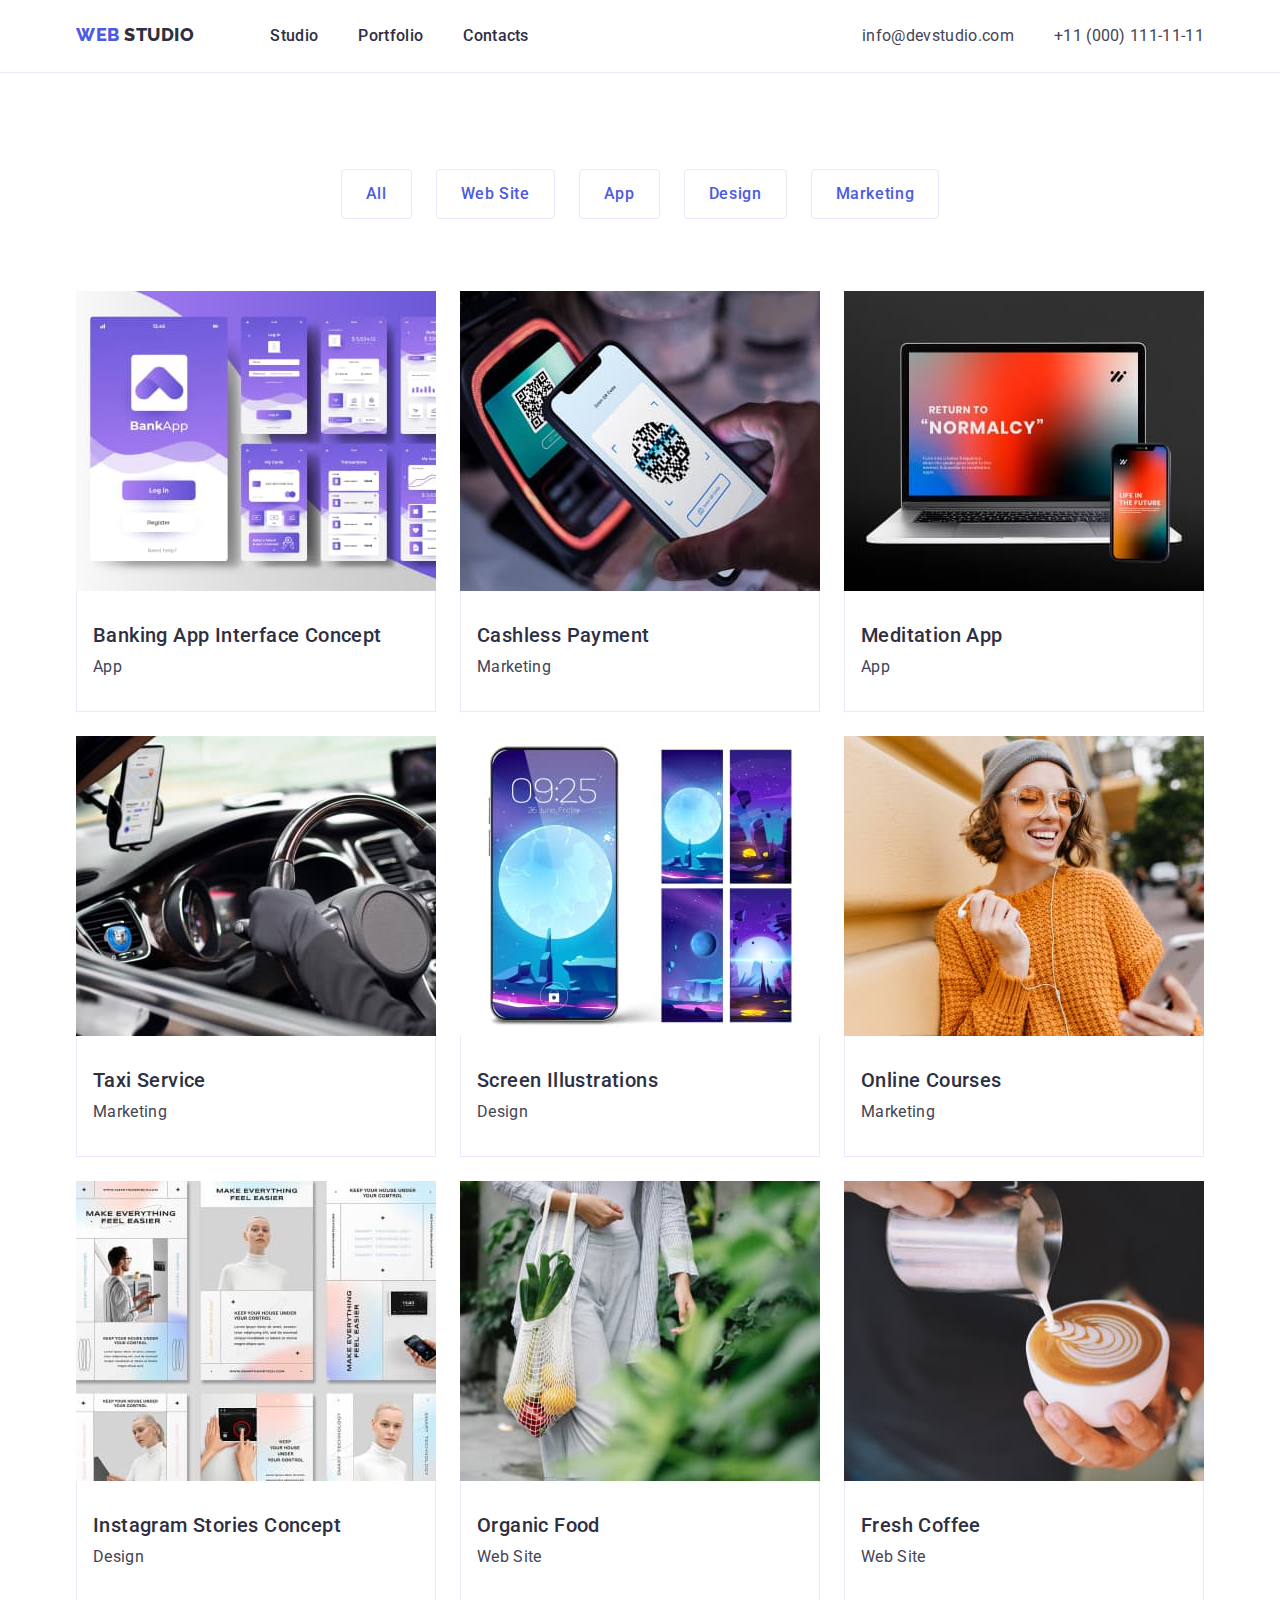
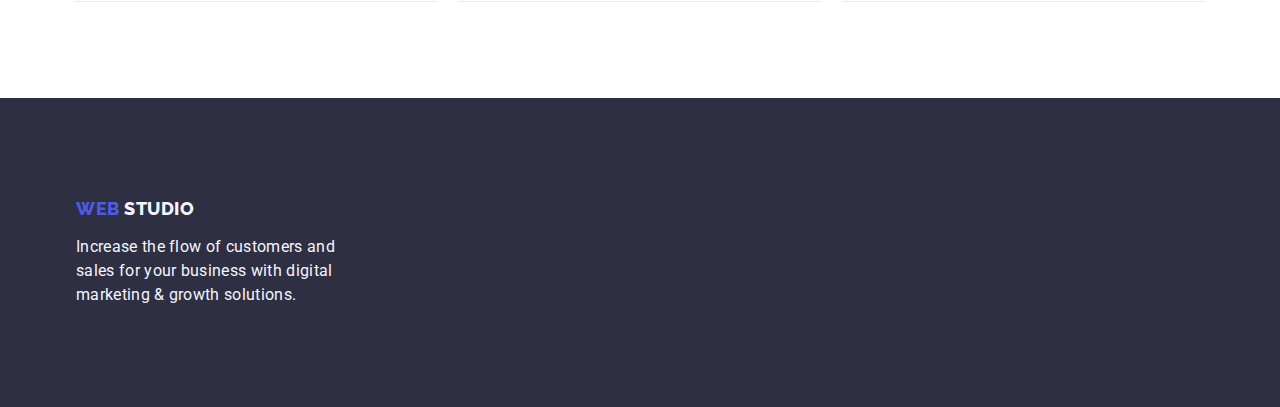
==== commit e088aa0a: "v" ====
--- a/portfolio.html
+++ b/portfolio.html
@@ -112,14 +112,7 @@
                 </div>
               </a>
             </li>
-          </ul>
-        </div>
-      </section>
-      <!--         fjhssuhchdoishdvoh -->
-
-      <section class="images">
-        <div class="container pics-container">
-          <ul class="images list">
+
             <li class="images-list">
               <a class="link">
                 <img
@@ -159,14 +152,7 @@
                 </div>
               </a>
             </li>
-          </ul>
-        </div>
-      </section>
-
-      <!-- dojgoisjfipjdf -->
-      <section class="images">
-        <div class="container pics-container">
-          <ul class="images list">
+
             <li class="images-list">
               <a class="link">
                 <img
@@ -212,14 +198,15 @@
     </main>
     <footer class="footer">
       <div class="container footer-container">
-        <a class="logo link" href="./index.html"
-          >Web <span class="studio-span link sspan">Studio</span>
-        </a>
-        <p class="fotter-text">
-          Increase the flow of customers and sales for your business with
-          digital marketing & growth solutions.
-        </p>
-      </div>
+        <div class="footer-content">
+          <a class="logo link" href="./index.html"
+            >Web <span class="studio-span link sspan">Studio</span>
+          </a>
+          <p class="fotter-text">
+            Increase the flow of customers and sales for your business with
+            digital marketing & growth solutions.
+          </p>
+        </div>
     </footer>
   </body>
 </html>
--- a/css/styles.css
+++ b/css/styles.css
@@ -1,19 +1,17 @@
+:root {
+  --add-color: #4d5ae5;
+  --main-color: #2e2f42;
+  --link-color: #434455;
+  --hover-color: #404bbf;
+  --white-color: #f4f4fd;
+
+  --border-color: #e7e9fc;
+}
 body {
   font-family: 'Roboto', sans-serif;
-  color: #434455;
-}
-:root {
-  --add-color: #4d5ae5;
-}
-:root {
-  --main-color: #2e2f42;
-}
-:root {
-  --link-color: #434455;
-}
-:root {
-  --background-color: #2e2f42;
-}
+  color: var(--link-color);
+}
+
 p,
 h1,
 h2,
@@ -47,8 +45,7 @@
   font-weight: 800;
   font-size: 18px;
   line-height: 1.17;
-  display: flex;
-  align-items: center;
+
   letter-spacing: 0.03em;
   text-transform: uppercase;
   color: var(--add-color);
@@ -74,9 +71,9 @@
   padding-right: 15px;
 }
 .head-container {
-  display: flex;
-  text-align: center;
-  border-bottom: 1px solid #e7e9fc;
+  /* display: flex;
+  text-align: center; */
+  border-bottom: 1px solid var(--border-color);
 }
 .header {
   padding-top: 24px;
@@ -85,23 +82,26 @@
 }
 .header-nav {
   margin-right: auto;
-  justify-content: center;
-  background-color: #ffffff;
-  display: flex;
+  /* justify-content: center;
+  background-color: #ffffff; */
+  display: flex;
+
+  /* gap: 40px; */
+}
+.header-container {
+  display: flex;
+}
+.header-list-nav {
+  display: flex;
+  margin-left: 76px;
   gap: 40px;
 }
-.header-container {
-  display: flex;
-}
-.header-list-nav {
-  display: flex;
-}
 .adress {
   color: var(--link-color);
 }
 
 .hov:hover :focus {
-  color: #404bbf;
+  color: var(--main-color);
 }
 
 .links-nav {
@@ -109,17 +109,17 @@
   font-size: 16px;
   line-height: 1.5;
   letter-spacing: 0.02em;
-  color: #2e2f42;
-}
-.links-nav:first-child {
+  color: var(--main-color);
+}
+/* .links-nav:first-child {
   margin-left: 76px;
-}
+} */
 
 .links-nav:hover {
-  color: #404bbf;
+  color: var(--hover-color);
 }
 .links-nav:focus {
-  color: #404bbf;
+  color: var(--hover-color);
 }
 
 .adress-list {
@@ -137,14 +137,14 @@
   font-size: 16px;
   line-height: 1.5;
   letter-spacing: 0.02em;
-  color: #434455;
+  color: var(--link-color);
 }
 
 .adress-link:hover {
-  color: #404bbf;
+  color: var(--hover-color);
 }
 .adress-link:focus {
-  color: #404bbf;
+  color: var(--hover-color);
 }
 
 .adress-link {
@@ -157,7 +157,7 @@
 }
 
 .container-solutions {
-  background-color: #2e2f42;
+  background-color: var(--main-color);
   text-align: center;
   padding-top: 188px;
   padding-bottom: 188px;
@@ -187,14 +187,17 @@
   background: var(--add-color);
   box-shadow: 0px 4px 4px rgba(0, 0, 0, 0.15);
   line-height: 1.5;
-  display: flex;
-  align-items: center;
   letter-spacing: 0.04em;
   cursor: pointer;
   color: #ffffff;
   margin-top: 48px;
   margin-left: auto;
   margin-right: auto;
+  border: none;
+}
+.solutions-btn:hover,
+.solutions-btn:focus {
+  background-color: var(--hover-color);
 }
 
 /* SECTION TWO */
@@ -220,6 +223,7 @@
 }
 
 .advantages-list-item {
+  width: calc((100% - 72px) / 4);
 }
 
 .advantages-title {
@@ -227,7 +231,7 @@
   font-size: 20px;
   line-height: 1.2;
   letter-spacing: 0.02em;
-  color: #2e2f42;
+  color: var(--main-color);
   margin-bottom: 8px;
 }
 
@@ -236,7 +240,7 @@
   font-size: 16px;
   line-height: 1.5;
   letter-spacing: 0.02em;
-  color: #434455;
+  color: var(--link-color);
 }
 
 /* SECTION THREE */
@@ -249,7 +253,7 @@
   text-align: center;
   letter-spacing: 0.02em;
   text-transform: capitalize;
-  color: #2e2f42;
+  color: var(--main-color);
   margin-bottom: 72px;
 }
 .tasks {
@@ -270,12 +274,10 @@
 
 /*  SECTION FOUR*/
 
-.team-container {
+.team {
   padding-top: 120px;
   padding-bottom: 120px;
-}
-.team {
-  background-color: #f4f4fd;
+  background-color: var(--white-color);
 }
 
 .team-main-title {
@@ -285,7 +287,7 @@
   text-align: center;
   letter-spacing: 0.02em;
   text-transform: capitalize;
-  color: #2e2f42;
+  color: var(--main-color);
   margin-bottom: 72px;
 }
 
@@ -316,7 +318,7 @@
   margin-bottom: 8px;
   text-align: center;
   letter-spacing: 0.02em;
-  color: #2e2f42;
+  color: var(--main-color);
 }
 
 .team-text {
@@ -325,31 +327,37 @@
   line-height: 1.5;
   text-align: center;
   letter-spacing: 0.02em;
-  color: #434455;
+  color: var(--link-color);
 }
 /* FOOTER */
 .footer {
-  background-color: var(--background-color);
+  background-color: var(--main-color);
   padding-top: 100px;
   padding-bottom: 100px;
 }
+.footer-content {
+  width: 264px;
+}
 .footer-container {
-  display: block;
+  display: flex;
+  width: 1158px;
 }
 .fotter-link {
 }
-
+.footer-content {
+  width: 264px;
+}
 .fotter-text {
   font-weight: 400;
   font-size: 16px;
   line-height: 1.5;
-  width: 264px;
+
   margin-top: 16px;
   letter-spacing: 0.02em;
-  color: #f4f4fd;
+  color: var(--white-color);
 }
 .sspan {
-  color: #f4f4fd;
+  color: var(--white-color);
 }
 
 /* portfolio */
@@ -372,12 +380,31 @@
   text-align: center;
   letter-spacing: 0.04em;
   cursor: pointer;
-  color: var(--add-color);
-  border: 1px solid #e7e9fc;
+  background: var(--white-color);
+  border: 1px solid var(--border-color);
   border-radius: 4px;
   padding: 12px 24px;
 }
-
+.btn {
+  font-family: 'Roboto', sans-serif;
+  font-style: normal;
+  font-weight: 500;
+  font-size: 16px;
+  line-height: 1.5;
+  display: flex;
+  align-items: center;
+  text-align: center;
+  letter-spacing: 0.04em;
+  cursor: pointer;
+  background: var(--cloud-color);
+  color: var(--add-color);
+  border: 1px solid var(--border-color);
+}
+.btn:hover,
+.btn:focus {
+  background-color: var(--hover-color);
+  color: #fff;
+}
 /* section img */
 
 .pics-container {
@@ -393,6 +420,7 @@
 }
 .images {
   display: flex;
+  flex-wrap: wrap;
   justify-content: space-between;
   gap: 24px;
   margin-bottom: 48px;
@@ -407,33 +435,32 @@
 }
 
 .images-title {
-  padding-bottom: 8px;
-  padding-left: 16px;
+  margin-bottom: 8px;
 
   font-weight: 500;
   font-size: 20px;
   line-height: 1.2;
   letter-spacing: 0.02em;
-  color: #2e2f42;
+  color: var(--main-color);
 }
 
 .portf-text-img {
   padding-top: 32px;
   padding-bottom: 32px;
+  padding-left: 16px;
   background: #ffffff;
 
-  border-bottom: 1px solid #e7e9fc;
-  border-left: 1px solid #e7e9fc;
-  border-right: 1px solid #e7e9fc;
-}
-
+  border-bottom: 1px solid var(--border-color);
+  border-left: 1px solid var(--border-color);
+  border-right: 1px solid var(--border-color);
+}
 .images-text {
   font-weight: 400;
   font-size: 16px;
   line-height: 1.5;
   letter-spacing: 0.02em;
-  padding-left: 16px;
-  color: #434455;
+
+  color: var(--link-color);
 }
 .link {
   text-decoration: none;
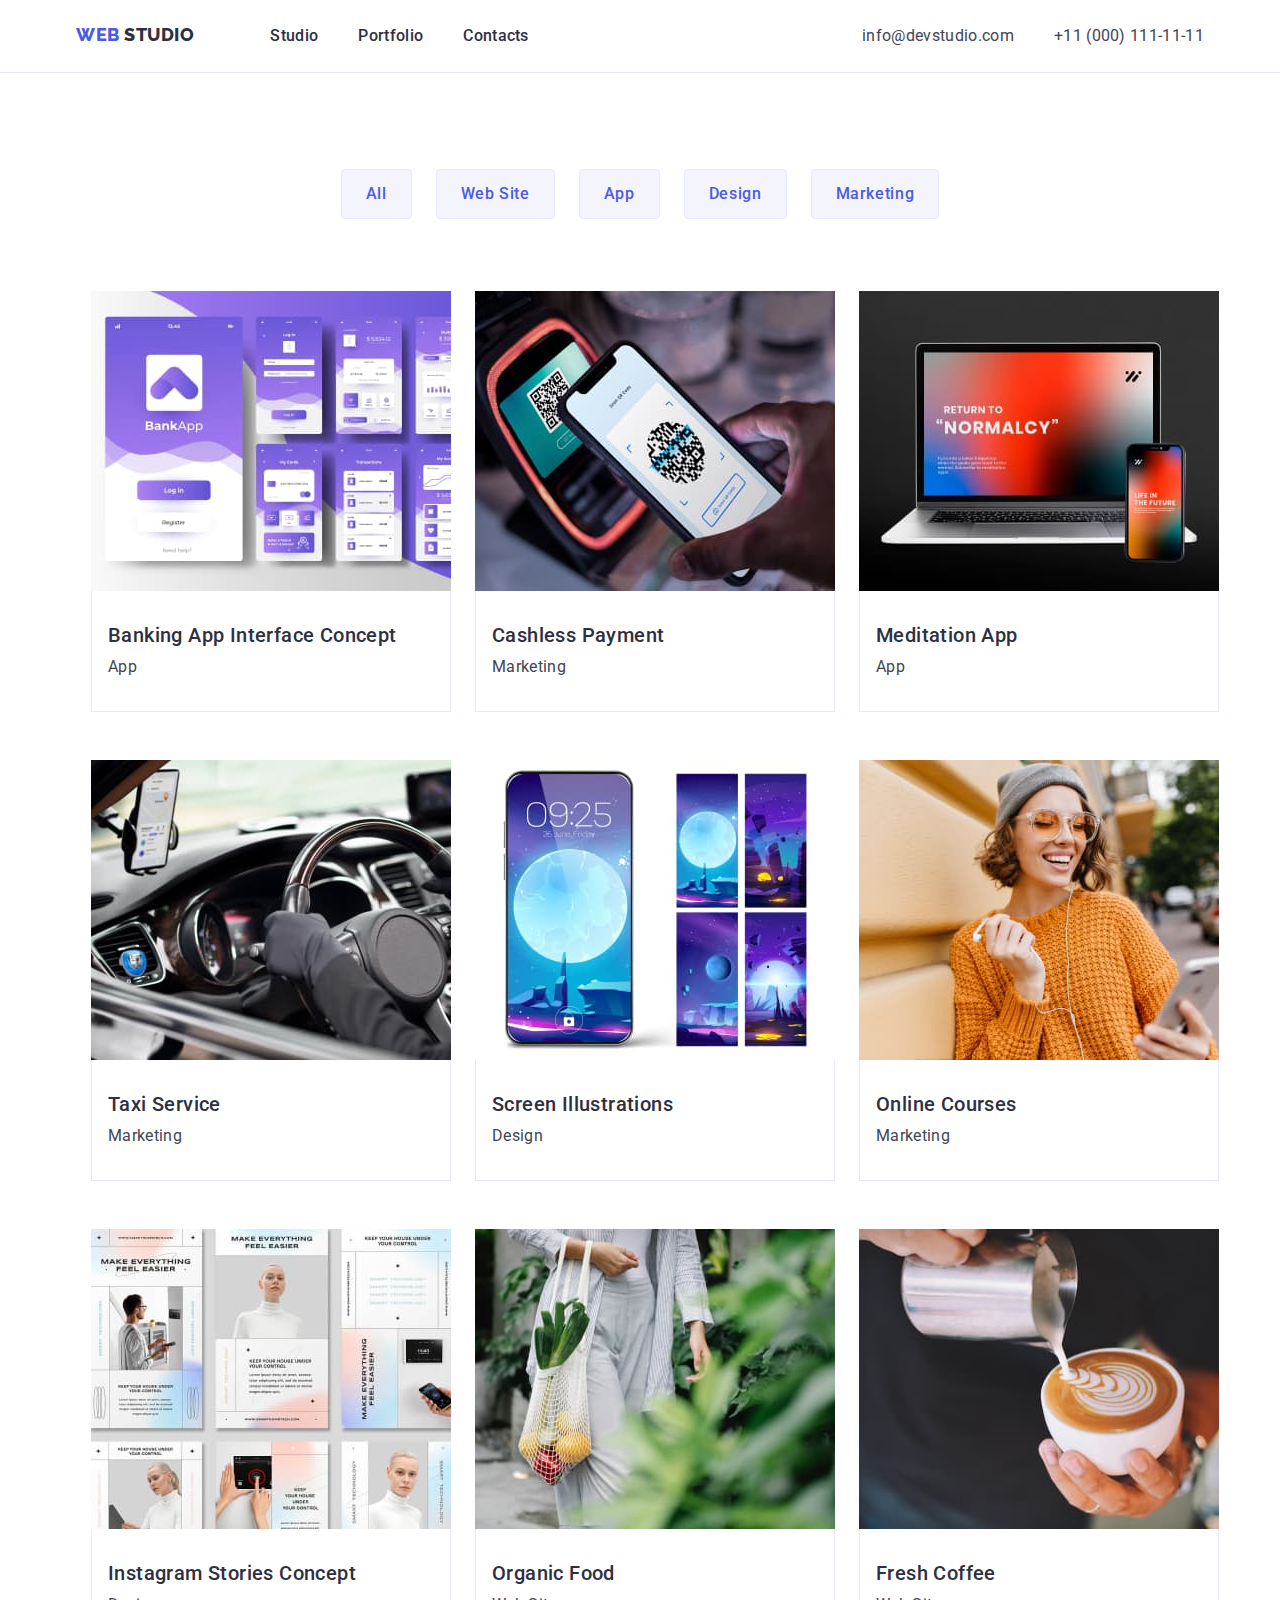
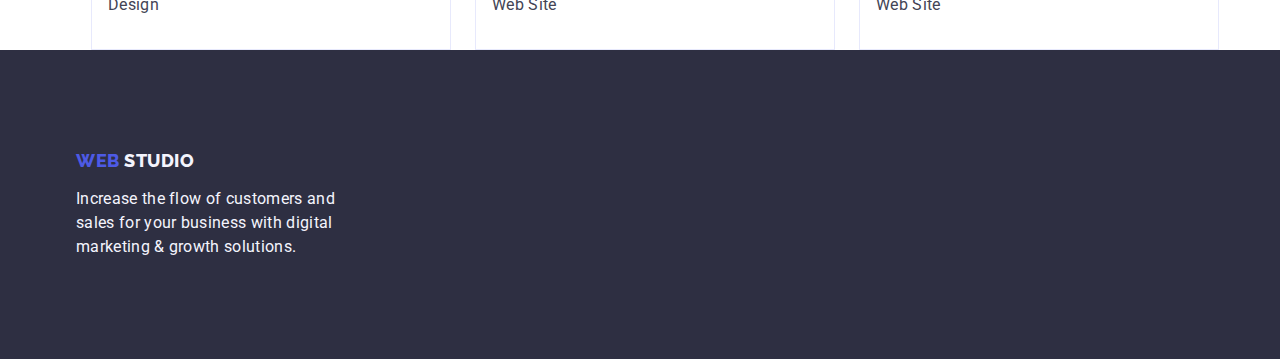
==== commit fe2e5f81: "d" ====
--- a/portfolio.html
+++ b/portfolio.html
@@ -57,9 +57,9 @@
     </header>
     <main>
       <!-- buttons -->
-
-      <div class="container buttons-cont">
-        <h1 hidden>empty title</h1>
+    <section class="container ">
+           <h1 hidden>empty title</h1>
+       <div class=" buttons-cont">
         <ul class="list btns-list-cont">
           <li><button class="btn" type="button">All</button></li>
           <li><button class="btn" type="button">Web Site</button></li>
@@ -67,11 +67,9 @@
           <li><button class="btn" type="button">Design</button></li>
           <li><button class="btn" type="button">Marketing</button></li>
         </ul>
-      </div>
-
-      <!-- section 1 -->
-      <section class="images">
-        <div class="container pics-container">
+       </div>
+     
+        <div class="container pics-container ">
           <ul class="images list">
             <li class="images-list">
               <a class="link">
@@ -193,8 +191,9 @@
               </a>
             </li>
           </ul>
+         
         </div>
-      </section>
+     </section>
     </main>
     <footer class="footer">
       <div class="container footer-container">
--- a/css/styles.css
+++ b/css/styles.css
@@ -3,9 +3,9 @@
   --main-color: #2e2f42;
   --link-color: #434455;
   --hover-color: #404bbf;
-  --white-color: #f4f4fd;
-
+  --cloud-color: #f4f4fd;
   --border-color: #e7e9fc;
+  --white-color: #ffffff;
 }
 body {
   font-family: 'Roboto', sans-serif;
@@ -71,8 +71,6 @@
   padding-right: 15px;
 }
 .head-container {
-  /* display: flex;
-  text-align: center; */
   border-bottom: 1px solid var(--border-color);
 }
 .header {
@@ -82,11 +80,8 @@
 }
 .header-nav {
   margin-right: auto;
-  /* justify-content: center;
-  background-color: #ffffff; */
-  display: flex;
-
-  /* gap: 40px; */
+
+  display: flex;
 }
 .header-container {
   display: flex;
@@ -153,14 +148,17 @@
 
 /* SECTION ONE */
 .solutions {
-  background-color: var(--background-color);
-}
-
-.container-solutions {
   background-color: var(--main-color);
   text-align: center;
   padding-top: 188px;
   padding-bottom: 188px;
+}
+
+.container-solutions {
+  /* background-color: var(--main-color);
+  text-align: center;
+  padding-top: 188px;
+  padding-bottom: 188px; */
 }
 
 .solutions-title {
@@ -170,7 +168,7 @@
 
   width: 496px;
   letter-spacing: 0.02em;
-  color: #ffffff;
+  color: var(--white-color);
   text-align: center;
 
   margin-left: auto;
@@ -189,7 +187,7 @@
   line-height: 1.5;
   letter-spacing: 0.04em;
   cursor: pointer;
-  color: #ffffff;
+  color: var(--white-color);
   margin-top: 48px;
   margin-left: auto;
   margin-right: auto;
@@ -277,7 +275,7 @@
 .team {
   padding-top: 120px;
   padding-bottom: 120px;
-  background-color: var(--white-color);
+  background-color: var(--cloud-color);
 }
 
 .team-main-title {
@@ -292,7 +290,7 @@
 }
 
 .team-worker {
-  background: #ffffff;
+  background: var(--white-color);
   box-shadow: 0px 1px 6px rgba(46, 47, 66, 0.08),
     0px 1px 1px rgba(46, 47, 66, 0.16), 0px 2px 1px rgba(46, 47, 66, 0.08);
   border-radius: 0px 0px 4px 4px;
@@ -339,8 +337,8 @@
   width: 264px;
 }
 .footer-container {
-  display: flex;
-  width: 1158px;
+  /* display: flex;
+  width: 1158px; */
 }
 .fotter-link {
 }
@@ -354,10 +352,10 @@
 
   margin-top: 16px;
   letter-spacing: 0.02em;
-  color: var(--white-color);
+  color: var(--cloud-color);
 }
 .sspan {
-  color: var(--white-color);
+  color: var(--cloud-color);
 }
 
 /* portfolio */
@@ -368,6 +366,8 @@
 
 .buttons-cont {
   display: flex;
+  margin-bottom: 72px;
+  padding-top: 96px;
 }
 .btn {
   font-family: 'Roboto', sans-serif;
@@ -380,7 +380,7 @@
   text-align: center;
   letter-spacing: 0.04em;
   cursor: pointer;
-  background: var(--white-color);
+  background: var(--cloud-color);
   border: 1px solid var(--border-color);
   border-radius: 4px;
   padding: 12px 24px;
@@ -403,7 +403,7 @@
 .btn:hover,
 .btn:focus {
   background-color: var(--hover-color);
-  color: #fff;
+  color: var(--white-color);
 }
 /* section img */
 
@@ -412,8 +412,7 @@
 }
 .btns-list-cont {
   display: flex;
-  padding-top: 96px;
-  padding-bottom: 72px;
+
   justify-content: center;
   margin: 0 auto;
   gap: 24px;
@@ -422,8 +421,7 @@
   display: flex;
   flex-wrap: wrap;
   justify-content: space-between;
-  gap: 24px;
-  margin-bottom: 48px;
+  gap: 48px 24px;
 }
 
 .images-list {
@@ -448,7 +446,7 @@
   padding-top: 32px;
   padding-bottom: 32px;
   padding-left: 16px;
-  background: #ffffff;
+  background: var(--white-color);
 
   border-bottom: 1px solid var(--border-color);
   border-left: 1px solid var(--border-color);
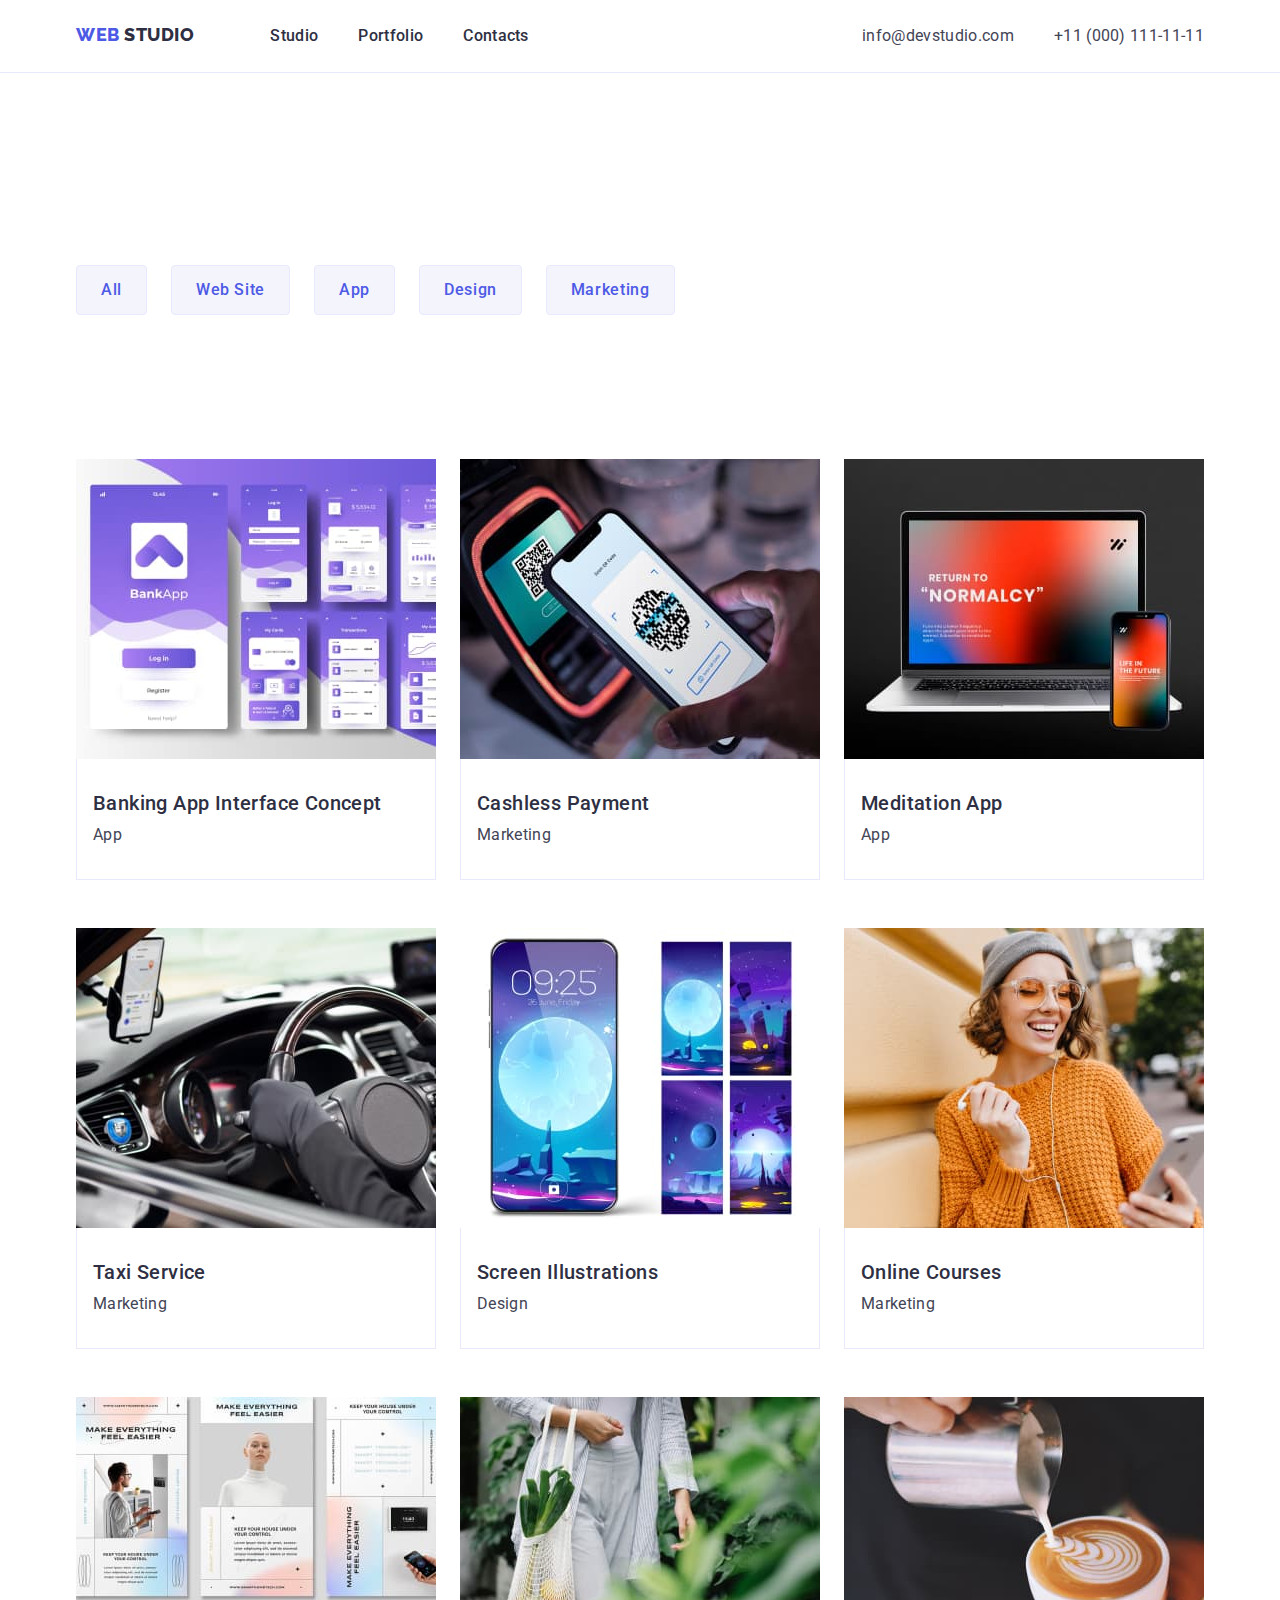
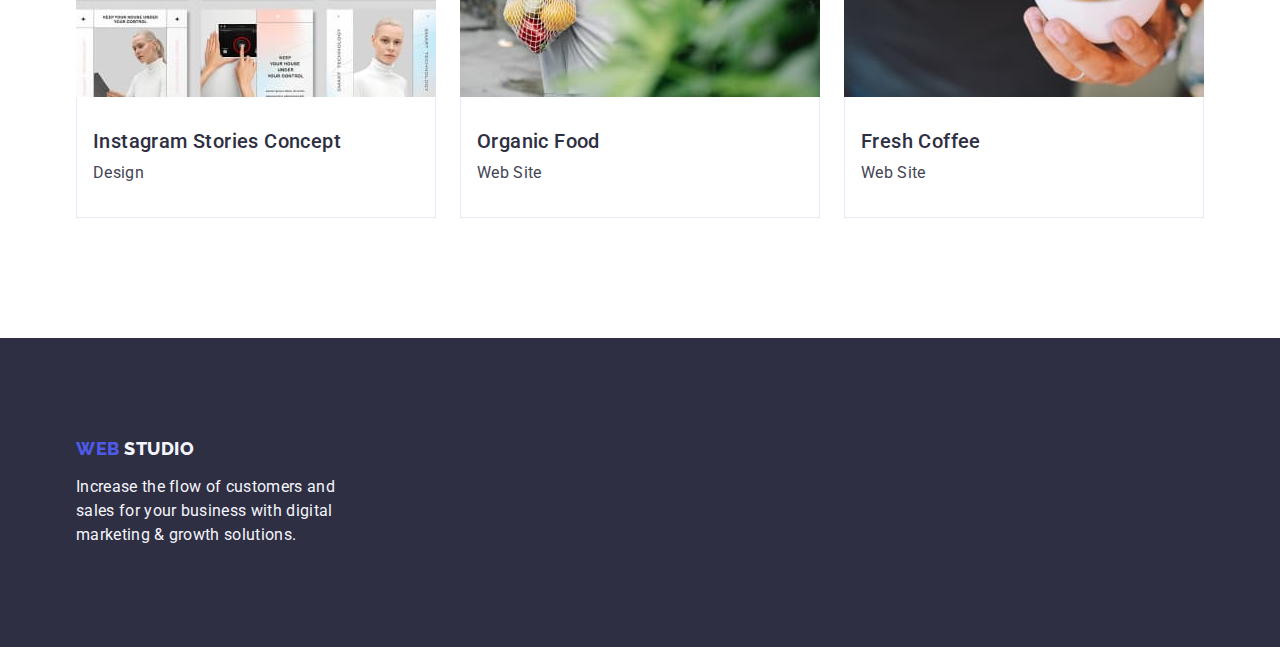
==== commit c8f75d23: "д" ====
--- a/portfolio.html
+++ b/portfolio.html
@@ -57,10 +57,11 @@
     </header>
     <main>
       <!-- buttons -->
-    <section class="container ">
+    <section class="section-btn">
+      <div class="container">
            <h1 hidden>empty title</h1>
        <div class=" buttons-cont">
-        <ul class="list btns-list-cont">
+        <ul class=" list btns-list-cont">
           <li><button class="btn" type="button">All</button></li>
           <li><button class="btn" type="button">Web Site</button></li>
           <li><button class="btn" type="button">App</button></li>
@@ -69,7 +70,6 @@
         </ul>
        </div>
      
-        <div class="container pics-container ">
           <ul class="images list">
             <li class="images-list">
               <a class="link">
@@ -192,6 +192,7 @@
             </li>
           </ul>
          
+        </div>
         </div>
      </section>
     </main>
--- a/css/styles.css
+++ b/css/styles.css
@@ -363,7 +363,29 @@
 .list {
   list-style: none;
 }
-
+.section-btn {
+  padding-top: 96px;
+  padding-bottom: 120px;
+}
+
+.btns-list-cont {
+  display: flex;
+
+  justify-content: center;
+  margin-bottom: 72px;
+  gap: 24px;
+}
+.images {
+  display: flex;
+  flex-wrap: wrap;
+
+  gap: 48px 24px;
+}
+
+.images-list {
+  display: flex;
+  justify-content: space-between;
+}
 .buttons-cont {
   display: flex;
   margin-bottom: 72px;
@@ -407,28 +429,6 @@
 }
 /* section img */
 
-.pics-container {
-  display: flex;
-}
-.btns-list-cont {
-  display: flex;
-
-  justify-content: center;
-  margin: 0 auto;
-  gap: 24px;
-}
-.images {
-  display: flex;
-  flex-wrap: wrap;
-  justify-content: space-between;
-  gap: 48px 24px;
-}
-
-.images-list {
-  display: flex;
-  justify-content: space-between;
-}
-
 .images-img {
 }
 
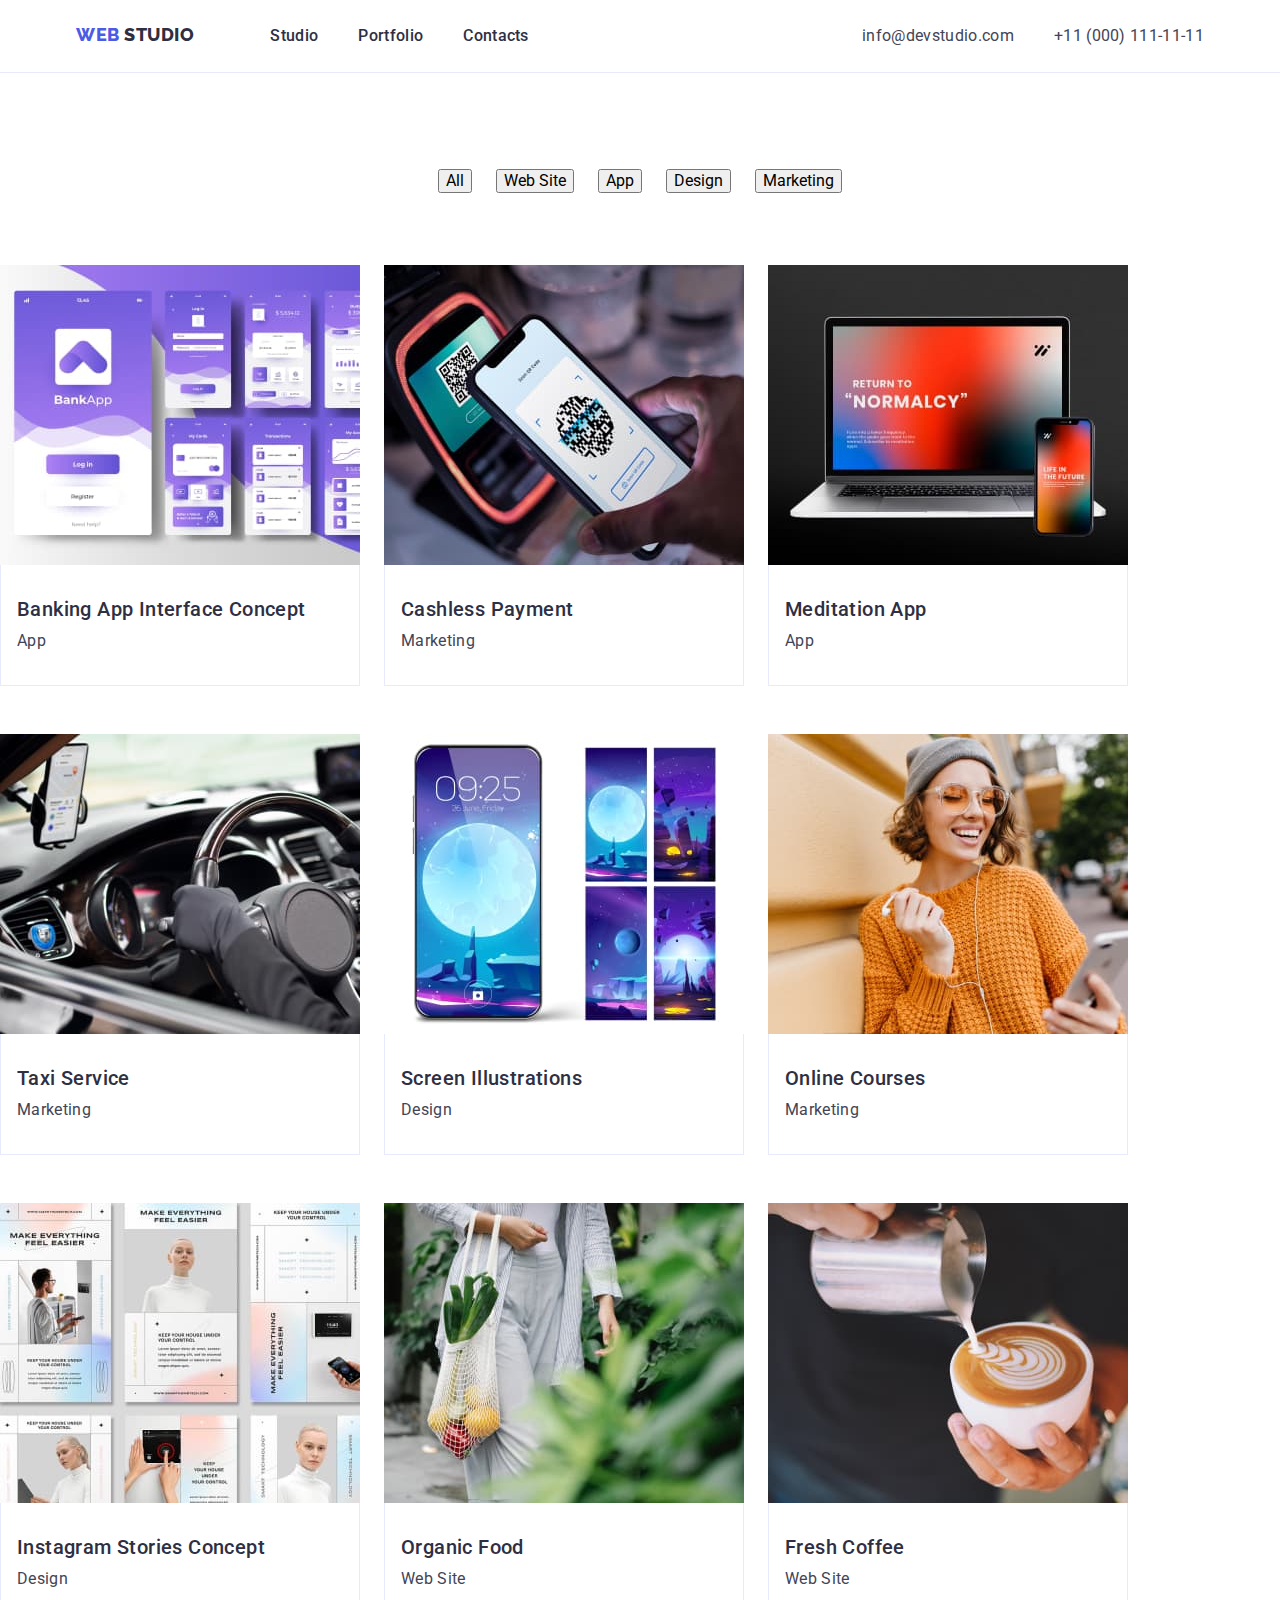
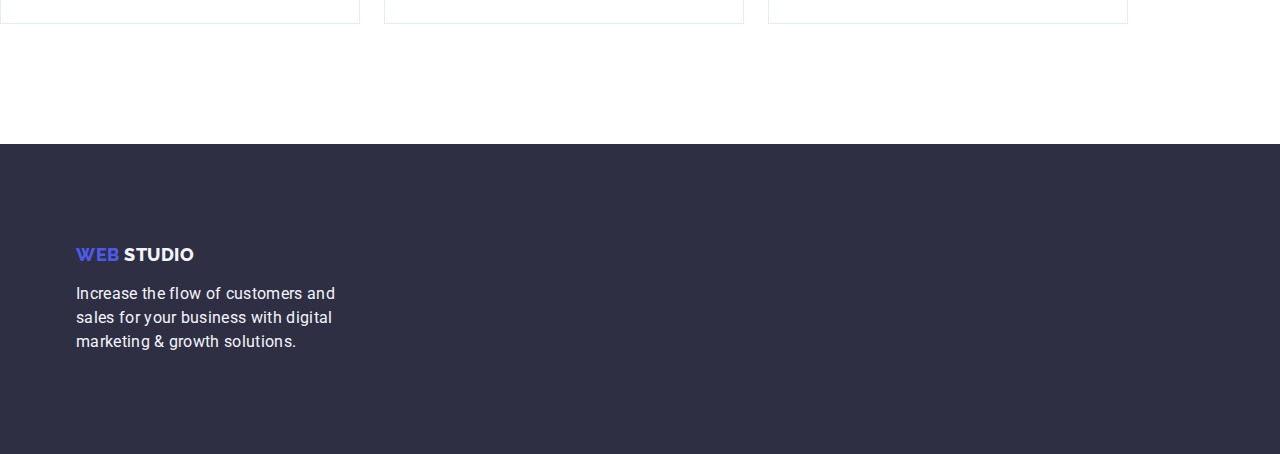
==== commit fde1addf: "x" ====
--- a/portfolio.html
+++ b/portfolio.html
@@ -60,7 +60,7 @@
     <section class="section-btn">
       <div class="container">
            <h1 hidden>empty title</h1>
-       <div class=" buttons-cont">
+       <!-- <div class=" buttons-cont"> -->
         <ul class=" list btns-list-cont">
           <li><button class="btn" type="button">All</button></li>
           <li><button class="btn" type="button">Web Site</button></li>
--- a/css/styles.css
+++ b/css/styles.css
@@ -385,12 +385,12 @@
 .images-list {
   display: flex;
   justify-content: space-between;
-}
+/* }
 .buttons-cont {
   display: flex;
   margin-bottom: 72px;
   padding-top: 96px;
-}
+} */
 .btn {
   font-family: 'Roboto', sans-serif;
   font-style: normal;
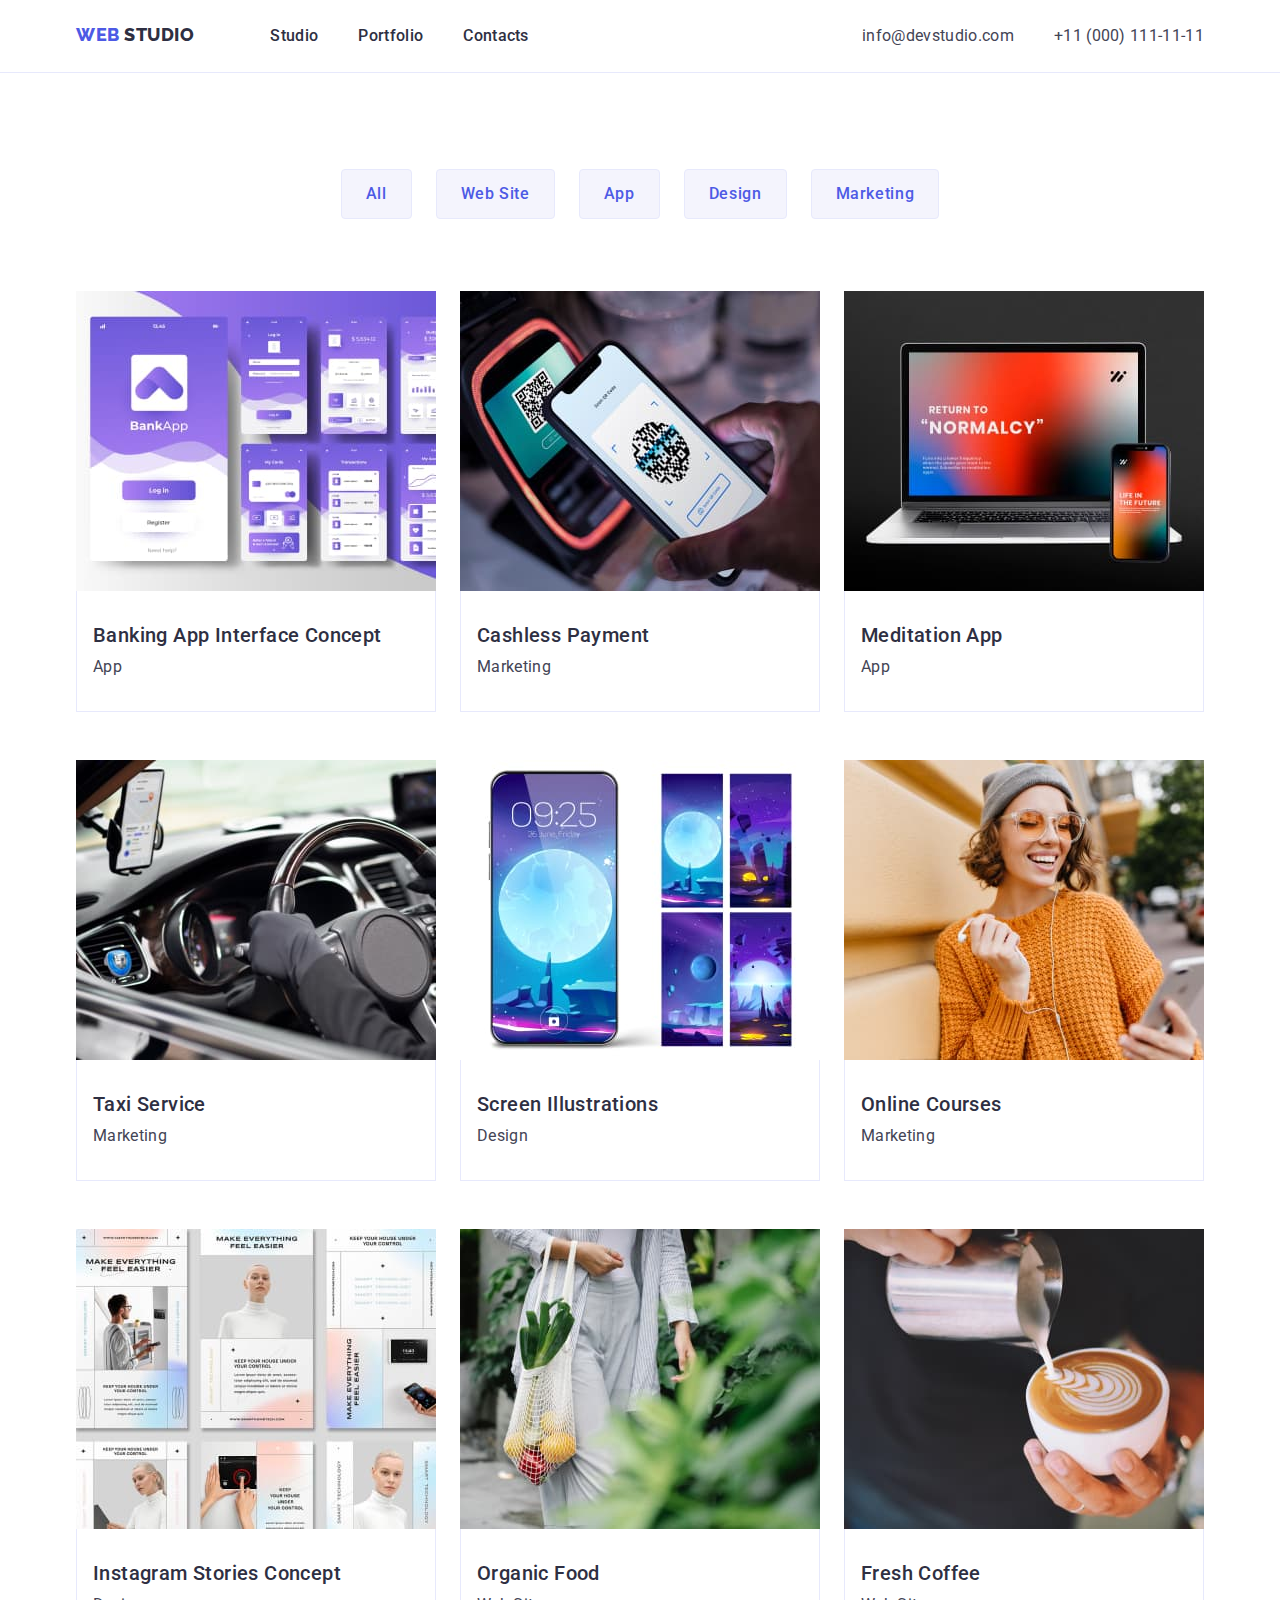
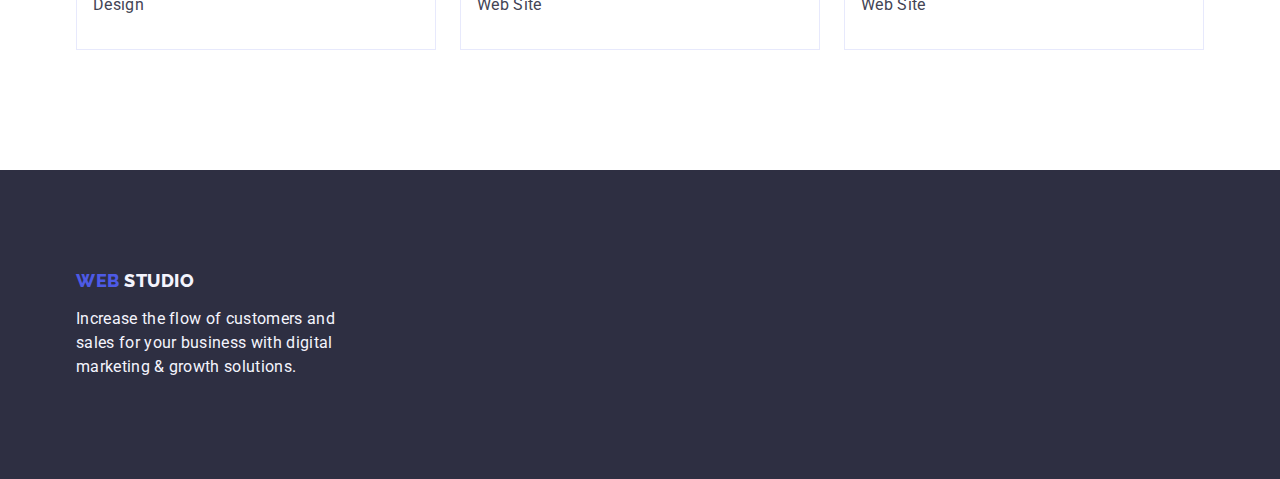
==== commit af3f9c73: "k" ====
--- a/portfolio.html
+++ b/portfolio.html
@@ -60,15 +60,15 @@
     <section class="section-btn">
       <div class="container">
            <h1 hidden>empty title</h1>
-       <!-- <div class=" buttons-cont"> -->
-        <ul class=" list btns-list-cont">
+        <!-- <div class=" buttons-cont"> -->
+         <ul class=" list btns-list-cont">
           <li><button class="btn" type="button">All</button></li>
           <li><button class="btn" type="button">Web Site</button></li>
           <li><button class="btn" type="button">App</button></li>
           <li><button class="btn" type="button">Design</button></li>
           <li><button class="btn" type="button">Marketing</button></li>
-        </ul>
-       </div>
+         </ul>
+          <!-- </div> -->
      
           <ul class="images list">
             <li class="images-list">
@@ -192,7 +192,8 @@
             </li>
           </ul>
          
-        </div>
+        <!-- </div> -->
+        <!-- </div> -->
         </div>
      </section>
     </main>
--- a/css/styles.css
+++ b/css/styles.css
@@ -385,6 +385,7 @@
 .images-list {
   display: flex;
   justify-content: space-between;
+}
 /* }
 .buttons-cont {
   display: flex;
